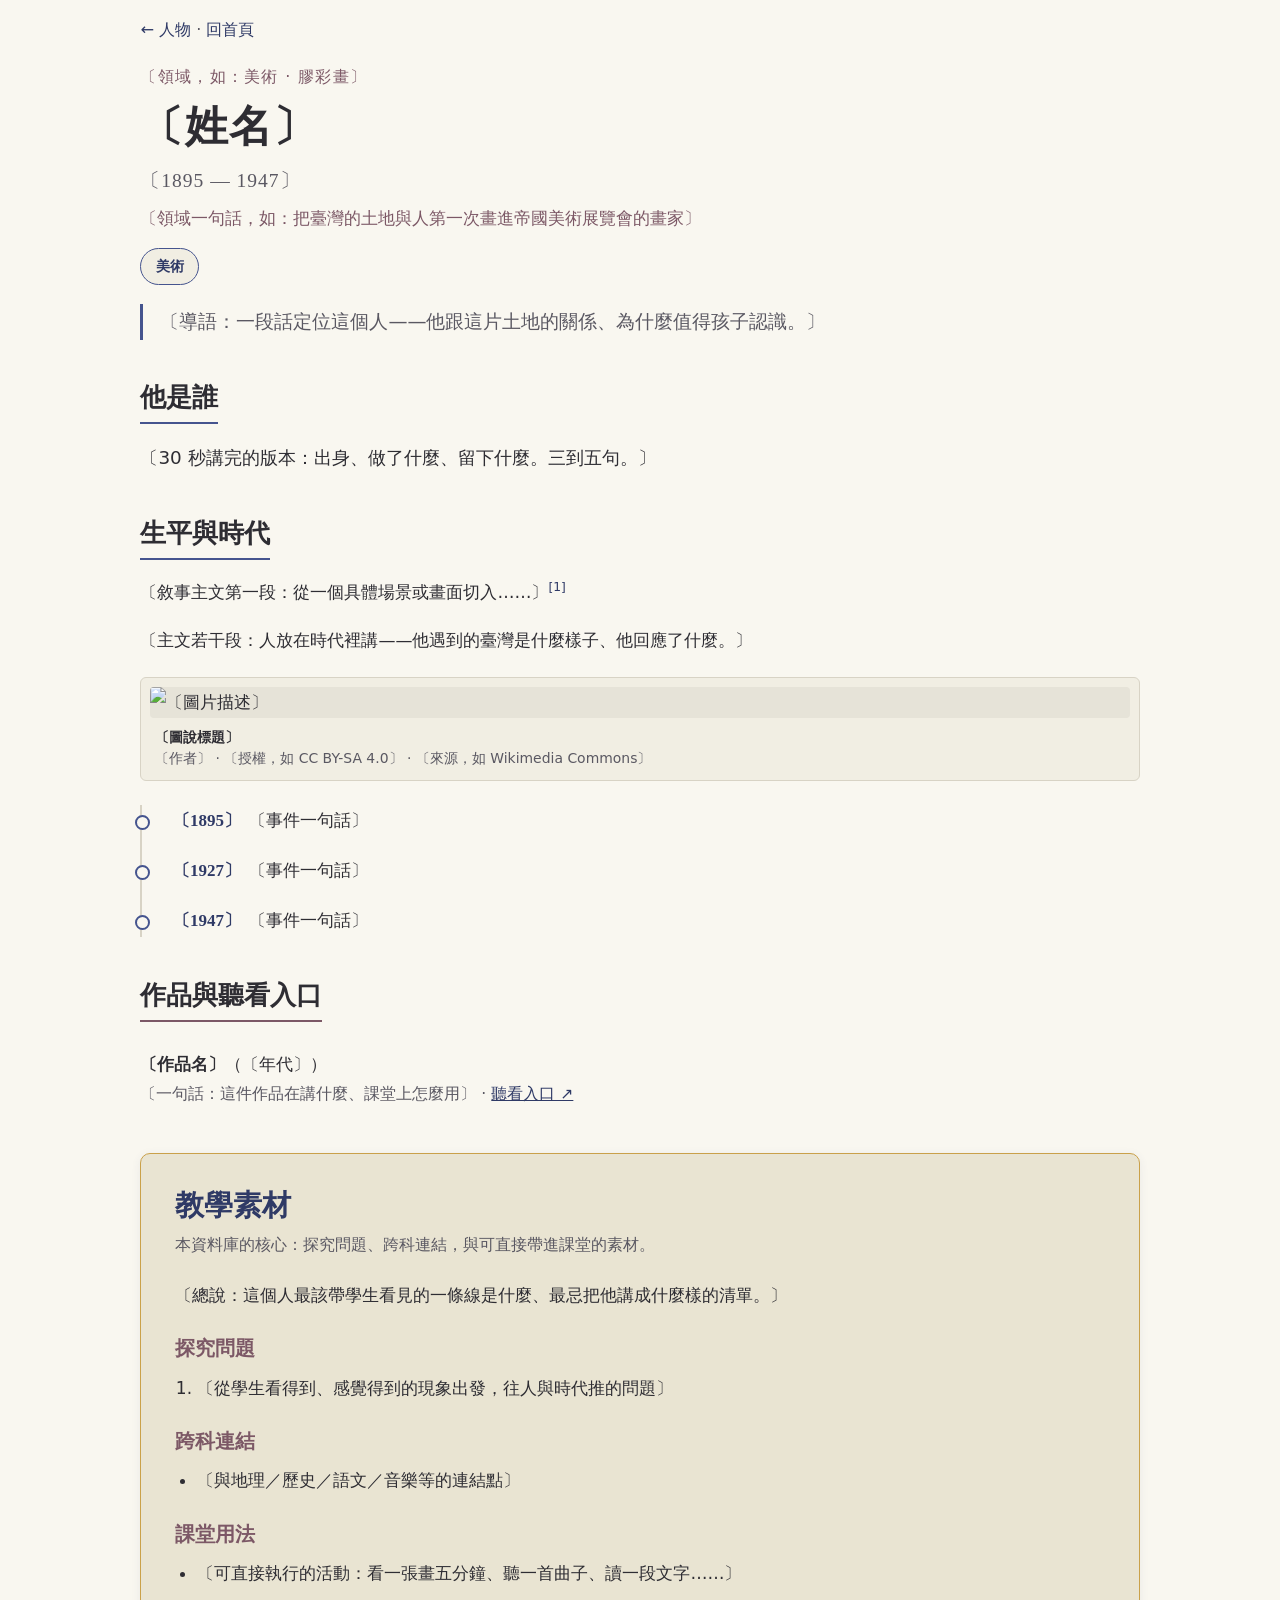
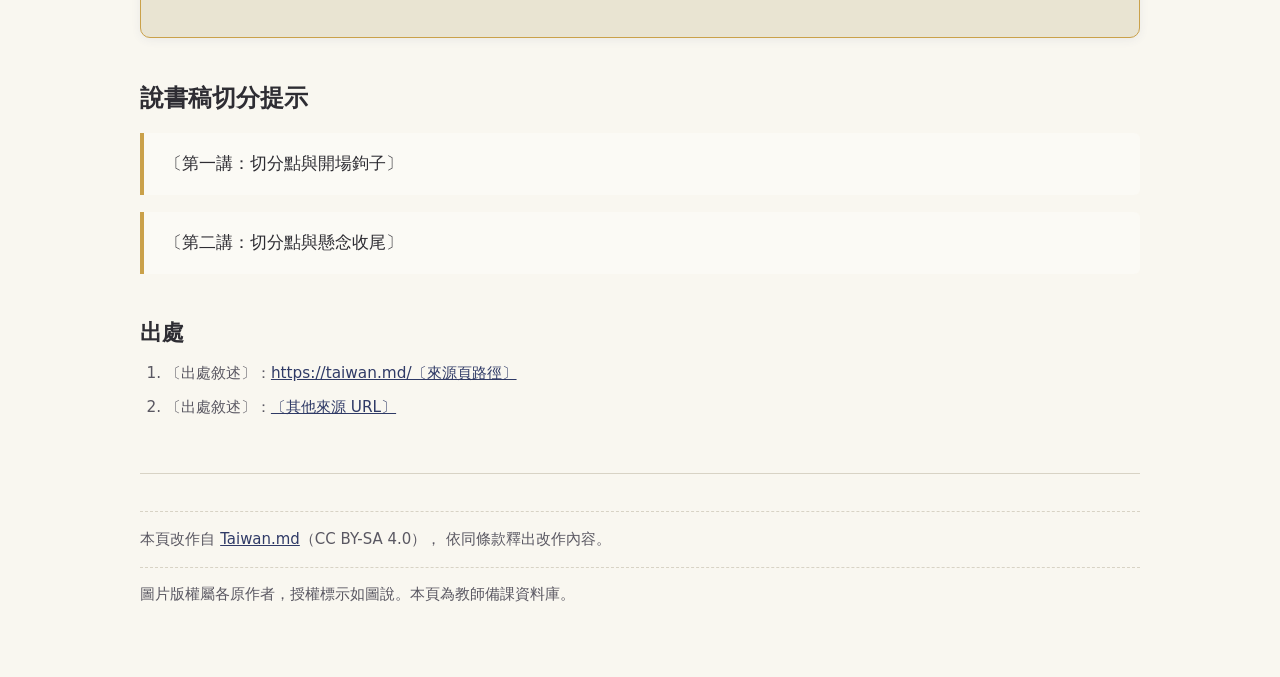
==== templates/person.html @ fa0b4943 "feat(tags): 人物領域標籤 chips + 首頁 #field-<tag> 篩選列，修總論死鏈 - content/people/*.md frontmatter 加 tags（第一個為主要" ====
<!DOCTYPE html>
<html lang="zh-Hant">
<!-- 參考模板：人物頁。實際頁面由內容組生成後上傳 Drive html 夾的 pages/ 子夾。
     〔…〕為占位；圖片一律放 Drive img 夾、以 ../img/{person-id}/{NN}.webp 引用。 -->
<head>
  <meta charset="utf-8">
  <meta name="viewport" content="width=device-width, initial-scale=1">
  <title>〔姓名〕 — 臺灣人文藝術</title>
  <link rel="stylesheet" href="../assets/css/style.css">
</head>
<body>
  <nav class="crumbs"><a href="../index.html#people">← 人物</a> · <a href="../index.html#general">回首頁</a></nav>

  <div class="page-wrap">
    <!-- 頁首 hero：姓名＋生卒年＋領域一句話 -->
    <header class="page-header person-hero">
      <div class="eyebrow">〔領域，如：美術 · 膠彩畫〕</div>
      <h1>〔姓名〕</h1>
      <p class="ph-years">〔1895 — 1947〕</p>
      <p class="ph-field">〔領域一句話，如：把臺灣的土地與人第一次畫進帝國美術展覽會的畫家〕</p>
      <!-- 領域標籤 chips：frontmatter `tags` 逐一輸出，連回首頁 #field-<tag> 篩選列
           （中文 hash 直接用，不做 URL 編碼；Phase 2 分領域頁上線後承接同一組標籤）。 -->
      <div class="tag-chips">
        <a class="tag-chip" href="../index.html#field-美術">美術</a>
      </div>
      <div class="lede"><p>〔導語：一段話定位這個人——他跟這片土地的關係、為什麼值得孩子認識。〕</p></div>
    </header>

    <!-- 他是誰：30 秒版，適合課堂開場或快速查閱 -->
    <section class="person-sec who">
      <h2>他是誰</h2>
      <p>〔30 秒講完的版本：出身、做了什麼、留下什麼。三到五句。〕</p>
    </section>

    <!-- 生平與時代：敘事主文，段落節奏適合說書；可穿插 timeline 與圖 -->
    <section class="person-sec bio">
      <h2>生平與時代</h2>
      <p>〔敘事主文第一段：從一個具體場景或畫面切入……〕<sup class="fn-ref"><a href="#fn1">[1]</a></sup></p>
      <p>〔主文若干段：人放在時代裡講——他遇到的臺灣是什麼樣子、他回應了什麼。〕</p>
      <figure class="geo-fig">
        <img src="../img/FILL_ME-person-id/00.webp" alt="〔圖片描述〕" loading="lazy">
        <figcaption><span class="cap-title">〔圖說標題〕</span><br>〔作者〕 · 〔授權，如 CC BY-SA 4.0〕 · 〔來源，如 Wikimedia Commons〕</figcaption>
      </figure>
      <!-- 時間軸為可選：生平轉折多的人物用；平緩的人物直接用段落節奏即可 -->
      <ul class="timeline">
        <li><span class="tl-year">〔1895〕</span>〔事件一句話〕</li>
        <li><span class="tl-year">〔1927〕</span>〔事件一句話〕</li>
        <li><span class="tl-year">〔1947〕</span>〔事件一句話〕</li>
      </ul>
    </section>

    <!-- 作品與聽看入口：課堂上直接打得開的東西 -->
    <section class="person-sec works">
      <h2>作品與聽看入口</h2>
      <ul class="works-list">
        <li>
          <span class="wk-title">〔作品名〕</span>（〔年代〕）
          <span class="wk-note">〔一句話：這件作品在講什麼、課堂上怎麼用〕 · <a href="〔可公開聽看的網址〕" target="_blank" rel="noopener">聽看入口 ↗</a></span>
        </li>
      </ul>
    </section>

    <!-- 教學素材 — 資料庫核心，視覺突出（同 geo-db「教學特點」框） -->
    <section class="teaching">
      <h2>教學素材</h2>
      <p class="core-note">本資料庫的核心：探究問題、跨科連結，與可直接帶進課堂的素材。</p>
      <p>〔總說：這個人最該帶學生看見的一條線是什麼、最忌把他講成什麼樣的清單。〕</p>
      <h3>探究問題</h3>
      <ol>
        <li>〔從學生看得到、感覺得到的現象出發，往人與時代推的問題〕</li>
      </ol>
      <h3>跨科連結</h3>
      <ul>
        <li>〔與地理／歷史／語文／音樂等的連結點〕</li>
      </ul>
      <h3>課堂用法</h3>
      <ul>
        <li>〔可直接執行的活動：看一張畫五分鐘、聽一首曲子、讀一段文字……〕</li>
      </ul>
    </section>

    <!-- 說書稿切分提示（同 geo-db 同款區塊） -->
    <section class="storyteller">
      <h2>說書稿切分提示</h2>
      <blockquote>〔第一講：切分點與開場鉤子〕</blockquote>
      <blockquote>〔第二講：切分點與懸念收尾〕</blockquote>
    </section>

    <!-- 出處：有編號腳註，每條附 taiwan.md 來源 URL -->
    <section class="footnotes">
      <h2>出處</h2>
      <ol>
        <li id="fn1">〔出處敘述〕：<a href="https://taiwan.md/〔來源頁路徑〕" target="_blank" rel="noopener">https://taiwan.md/〔來源頁路徑〕</a></li>
        <li id="fn2">〔出處敘述〕：<a href="〔其他來源 URL〕" target="_blank" rel="noopener">〔其他來源 URL〕</a></li>
      </ol>
    </section>

    <!-- 頁尾版權區 -->
    <footer class="page-foot">
      <div class="license">
        本頁改作自 <a href="https://taiwan.md/" target="_blank" rel="noopener">Taiwan.md</a>（CC BY-SA 4.0），
        依同條款釋出改作內容。
      </div>
      <div class="credit">
        圖片版權屬各原作者，授權標示如圖說。本頁為教師備課資料庫。
      </div>
    </footer>
  </div>
</body>
</html>
---- assets/css/style.css ----
/* 臺灣人文藝術 — 人文與藝術資料庫
   與 taiwan-geo-db「認識臺灣」同家族的視覺語言：米白紙色、襯線中文標題、
   卡片與 tab 同構；主色改靛藍（藍染）系取代 geo-db 的赭土，一看是一家、分得出誰是誰。 */

:root {
  --paper: #f9f7f0;
  --paper-2: #f1eee3;
  --ink: #2e2d33;
  --ink-soft: #5a5862;
  --line: #d8d3c5;
  --indigo: #45548e;       /* 主色：靛藍（藍染） */
  --indigo-deep: #2f3a66;
  --plum: #7c5866;         /* 輔色：莓紫（人文／藝術區塊） */
  --gold: #caa14a;         /* 家族共通的金——重點框與 chips */
  --focus: #e9e4d2;
  --serif: "Noto Serif TC", "Songti TC", "STSong", "PMingLiU", "SimSun", Georgia, "Times New Roman", serif;
  --sans: "Noto Sans TC", "PingFang TC", "Heiti TC", "Microsoft JhengHei", system-ui, -apple-system, sans-serif;
}

* { box-sizing: border-box; }

html, body {
  margin: 0;
  padding: 0;
  background: var(--paper);
  color: var(--ink);
  font-family: var(--sans);
  line-height: 1.85;
  font-size: 17px;
  -webkit-text-size-adjust: 100%;
}

h1, h2, h3, h4 { font-family: var(--serif); font-weight: 600; line-height: 1.4; color: var(--ink); }
a { color: var(--indigo-deep); }

/* ---------- 首頁頁首 ---------- */
.site-head {
  text-align: center;
  padding: 2.4rem 1.2rem 1rem;
  max-width: 760px;
  margin: 0 auto;
}
.site-head h1 { font-size: 2rem; margin: 0 0 .5rem; letter-spacing: .04em; }
.site-head p { color: var(--ink-soft); margin: .3rem 0; font-size: 1.02rem; }

.intro-cta {
  display: inline-block;
  font-family: var(--serif);
  font-size: 1.02rem;
  font-weight: 600;
  color: var(--paper);
  background: var(--indigo);
  border: 1px solid var(--indigo-deep);
  border-radius: 999px;
  padding: .55rem 1.4rem;
  text-decoration: none;
  transition: background .15s, transform .15s;
}
.intro-cta:hover { background: var(--indigo-deep); transform: translateY(-1px); }

/* ---------- 首頁分頁（總論／人物；之後擴分領域） ---------- */
.geo-tabs {
  display: flex;
  justify-content: center;
  gap: .4rem;
  max-width: 960px;
  margin: 1rem auto 0;
  padding: 0 1rem;
  border-bottom: 1px solid var(--line);
}
.geo-tab {
  font-family: var(--serif);
  font-size: 1.05rem;
  font-weight: 600;
  text-decoration: none;
  color: var(--ink-soft);
  background: transparent;
  border: 1px solid transparent;
  border-bottom: none;
  border-radius: 8px 8px 0 0;
  padding: .55rem 1.3rem;
  cursor: pointer;
  position: relative;
  top: 1px;
  transition: background .15s, color .15s;
}
.geo-tab:hover { color: var(--indigo-deep); background: var(--paper-2); }
.geo-tab.active {
  color: var(--indigo-deep);
  background: var(--paper);
  border-color: var(--line);
  border-bottom: 1px solid var(--paper);
}
.tab-panel { display: none; }
.tab-panel.active { display: block; }

/* 總論分頁 */
.general-intro {
  max-width: 720px;
  margin: 2.2rem auto;
  padding: 0 1.2rem;
  text-align: center;
}
.general-intro p { color: var(--ink-soft); font-size: 1.05rem; margin: 0 0 1.3rem; }
.general-intro .intro-cta { margin: .3rem 0 1.4rem; }
.general-hint { font-size: .95rem; }

/* 人物分頁：人物卡（同 geo-db 縣市卡的骨架） */
.person-cards {
  max-width: 960px;
  margin: 1.6rem auto 2.4rem;
  padding: 0 1rem;
  display: grid;
  grid-template-columns: repeat(auto-fill, minmax(200px, 1fr));
  gap: .8rem;
  align-items: start;
}
.person-card {
  display: block;
  background: var(--paper-2);
  border: 1px solid var(--line);
  border-radius: 8px;
  padding: .8rem 1rem;
  text-decoration: none;
  color: var(--ink);
  transition: background .15s, border-color .15s, transform .15s;
}
a.person-card:hover { background: var(--focus); border-color: var(--gold); transform: translateY(-1px); }
.person-card .pc-name { font-family: var(--serif); font-weight: 600; font-size: 1.12rem; color: var(--indigo-deep); }
.person-card .pc-years { font-size: .82rem; color: var(--ink-soft); margin-left: .4rem; }
.person-card .pc-field { display: block; font-size: .88rem; color: var(--plum); margin-top: .2rem; }

/* 領域篩選列（人物 tab 上方；分領域頁面上線前的雛形，chip 對應 #field-<tag>） */
.field-filters {
  max-width: 960px;
  margin: 1.4rem auto 0;
  padding: 0 1rem;
  display: flex;
  flex-wrap: wrap;
  gap: .5rem;
  justify-content: center;
}
.field-chip {
  font-family: var(--serif);
  font-size: .92rem;
  font-weight: 600;
  color: var(--ink-soft);
  background: var(--paper-2);
  border: 1px solid var(--line);
  border-radius: 999px;
  padding: .4rem 1.1rem;
  cursor: pointer;
  transition: background .15s, color .15s, border-color .15s;
}
.field-chip:hover { color: var(--indigo-deep); border-color: var(--indigo); }
.field-chip.active {
  color: var(--paper);
  background: var(--indigo);
  border-color: var(--indigo-deep);
}

/* ---------- 內容頁 ---------- */
.page-wrap { max-width: 1040px; margin: 0 auto; padding: 0 1.2rem 4rem; }

.crumbs {
  max-width: 1040px;
  margin: .9rem auto 0;
  padding: 0 1.2rem;
  font-size: .95rem;
  color: var(--ink-soft);
}
.crumbs a { text-decoration: none; }
.crumbs a:hover { text-decoration: underline; }

.page-header { margin: 1rem 0 2rem; }
.page-header .eyebrow { color: var(--plum); font-size: .95rem; letter-spacing: .08em; margin-bottom: .3rem; }
.page-header h1 { font-size: 2.5rem; margin: 0 0 .4rem; letter-spacing: .03em; }
.lede {
  font-size: 1.12rem;
  color: var(--ink-soft);
  max-width: 46em;
  border-left: 3px solid var(--indigo);
  padding-left: 1rem;
  margin: 1rem 0 1.6rem;
}

/* 人物頁 hero：姓名＋生卒年＋領域一句話 */
.person-hero .ph-years {
  font-family: var(--serif);
  font-size: 1.15rem;
  color: var(--ink-soft);
  margin: 0 0 .2rem;
  letter-spacing: .05em;
}
.person-hero .ph-field { color: var(--plum); font-size: 1rem; margin: 0 0 .8rem; }

/* 領域標籤 chips（人物頁 hero）：同 .field-chip 家族，縮小版，連回首頁 #field-<tag> */
.tag-chips {
  display: flex;
  flex-wrap: wrap;
  gap: .4rem;
  margin: 0 0 1rem;
}
.tag-chip {
  display: inline-block;
  font-family: var(--serif);
  font-size: .85rem;
  font-weight: 600;
  color: var(--indigo-deep);
  background: var(--paper-2);
  border: 1px solid var(--indigo);
  border-radius: 999px;
  padding: .25rem .85rem;
  text-decoration: none;
  transition: background .15s, color .15s, transform .15s;
}
.tag-chip:hover { background: var(--indigo); color: var(--paper); transform: translateY(-1px); }

/* 主文區塊（他是誰／生平與時代／作品與聽看入口） */
.person-sec { margin: 2.4rem 0; }
.person-sec > h2 {
  font-size: 1.55rem;
  border-bottom: 2px solid var(--indigo);
  padding-bottom: .3rem;
  margin: 0 0 1rem;
  display: inline-block;
}
.person-sec.works > h2 { border-color: var(--plum); }
.person-sec p { margin: 0 0 1rem; }

/* 「他是誰」30 秒版：略大、留白多，適合開場朗讀 */
.person-sec.who p { font-size: 1.08rem; max-width: 44em; }

/* 生平與時代：敘事主文的段落節奏（適合說書） */
.person-sec.bio p { max-width: 46em; }

/* 時間軸（生平可選用） */
.timeline {
  list-style: none;
  margin: 1.4rem 0;
  padding: 0 0 0 1.2rem;
  border-left: 2px solid var(--line);
}
.timeline li { position: relative; margin: 0 0 1.1rem; padding-left: .6rem; }
.timeline li::before {
  content: "";
  position: absolute;
  left: -1.65rem;
  top: .55em;
  width: 11px;
  height: 11px;
  border-radius: 50%;
  background: var(--paper);
  border: 2px solid var(--indigo);
}
.timeline .tl-year {
  font-family: var(--serif);
  font-weight: 600;
  color: var(--indigo-deep);
  margin-right: .5rem;
  white-space: nowrap;
}

/* 作品與聽看入口 */
.works-list { list-style: none; margin: .6rem 0 0; padding: 0; }
.works-list li { margin: 0 0 .8rem; }
.works-list .wk-title { font-family: var(--serif); font-weight: 600; color: var(--ink); }
.works-list .wk-note { display: block; font-size: .92rem; color: var(--ink-soft); }
.works-list a { color: var(--indigo-deep); }

/* 教學素材 — 核心，視覺突出（同 geo-db「教學特點」框） */
.teaching {
  background: var(--focus);
  border: 1px solid var(--gold);
  border-radius: 10px;
  padding: 1.8rem 2rem;
  margin: 2.6rem 0;
  box-shadow: 0 2px 10px rgba(70, 80, 130, .08);
}
.teaching > h2 {
  font-size: 1.7rem;
  margin: 0 0 .3rem;
  color: var(--indigo-deep);
}
.teaching .core-note { color: var(--ink-soft); font-size: .92rem; margin: 0 0 1.2rem; }
.teaching h3 {
  font-size: 1.15rem;
  color: var(--plum);
  margin: 1.4rem 0 .6rem;
}
.teaching ul, .teaching ol { padding-left: 1.3rem; margin: .4rem 0 1rem; }
.teaching li { margin: .35rem 0; }

/* 說書稿切分提示（同 geo-db） */
.storyteller { margin: 2.4rem 0; }
.storyteller h2 { font-size: 1.4rem; margin: 0 0 1rem; }
.storyteller blockquote,
.storyteller .quote {
  background: #fbfaf5;
  border-left: 4px solid var(--gold);
  border-radius: 0 6px 6px 0;
  padding: .9rem 1.2rem;
  margin: 0 0 1rem;
  color: var(--ink);
  font-size: 1rem;
}

/* 圖像（同 geo-db） */
figure.geo-fig {
  margin: 1.2rem 0;
  background: var(--paper-2);
  border: 1px solid var(--line);
  border-radius: 6px;
  padding: .5rem;
}
figure.geo-fig img {
  width: 100%;
  height: auto;
  display: block;
  border-radius: 4px;
  background: #e6e3d8;
}
figure.geo-fig figcaption {
  font-size: .82rem;
  color: var(--ink-soft);
  padding: .5rem .3rem .2rem;
  line-height: 1.5;
}
figure.geo-fig figcaption .cap-title { color: var(--ink); font-weight: 600; }

/* 出處：有編號腳註 */
.footnotes { margin: 2.6rem 0 0; }
.footnotes > h2 { font-size: 1.3rem; margin: 0 0 .6rem; }
.footnotes ol {
  padding-left: 1.5rem;
  margin: 0;
  font-size: .9rem;
  color: var(--ink-soft);
}
.footnotes li { margin: .35rem 0; word-break: break-all; }
.footnotes li:target { background: var(--focus); border-radius: 4px; }
sup.fn-ref { font-size: .72em; line-height: 0; }
sup.fn-ref a { text-decoration: none; }

/* 頁尾：版權與授權聲明（CC BY-SA） */
.page-foot {
  border-top: 1px solid var(--line);
  margin-top: 3rem;
  padding-top: 1.4rem;
  font-size: .88rem;
  color: var(--ink-soft);
}
.page-foot h3 { font-size: 1rem; margin: 0 0 .5rem; color: var(--ink); }
.page-foot ul { padding-left: 1.2rem; margin: 0 0 1rem; }
.page-foot li { margin: .2rem 0; word-break: break-all; }
.page-foot .credit,
.page-foot .license {
  border-top: 1px dashed var(--line);
  padding-top: .8rem;
  margin-top: .8rem;
}

/* 行動裝置（同 geo-db 斷點） */
@media (max-width: 760px) {
  body { font-size: 16px; }
  .page-header h1 { font-size: 2rem; }
  .teaching { padding: 1.3rem 1.2rem; }
  .geo-tabs { gap: .2rem; }
  .geo-tab { font-size: .98rem; padding: .5rem .85rem; }
  .person-cards { grid-template-columns: repeat(auto-fill, minmax(150px, 1fr)); }
  .field-chip { font-size: .85rem; padding: .35rem .85rem; }
  .tag-chip { font-size: .8rem; padding: .2rem .7rem; }
}
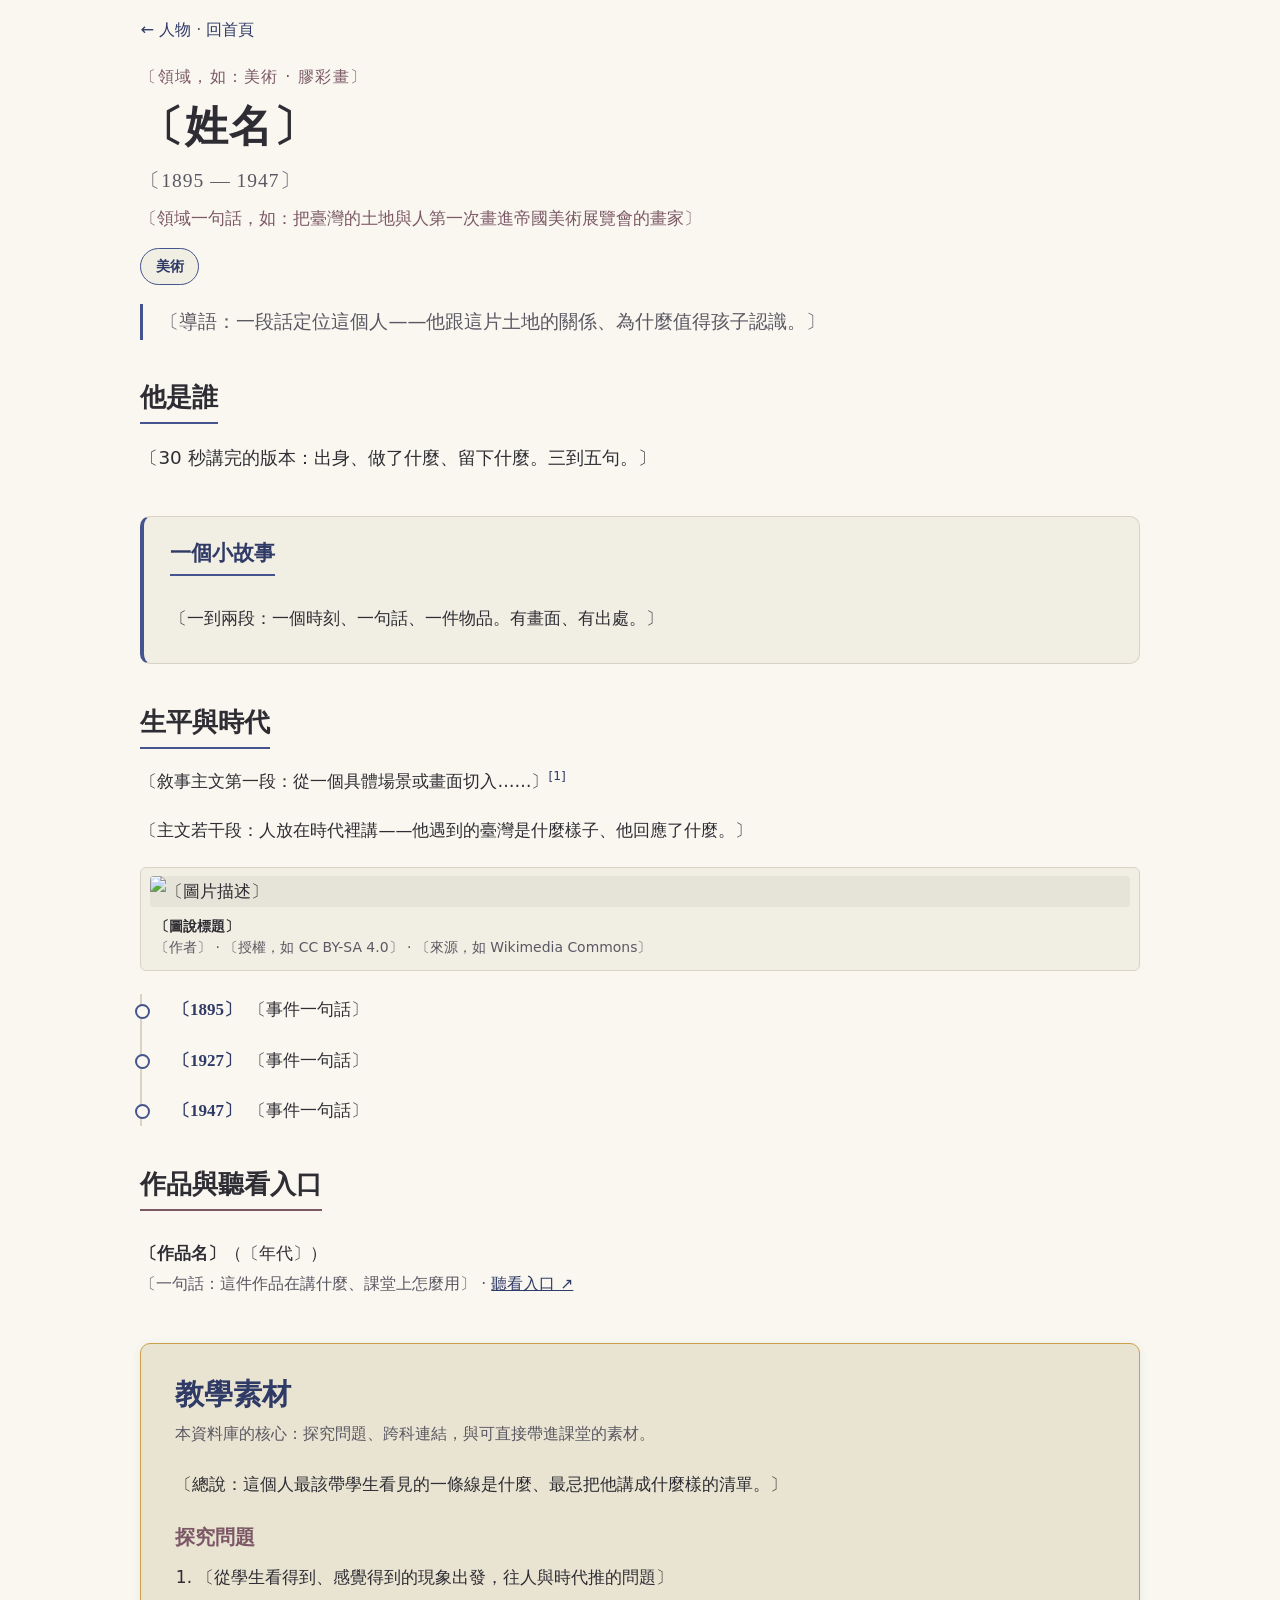
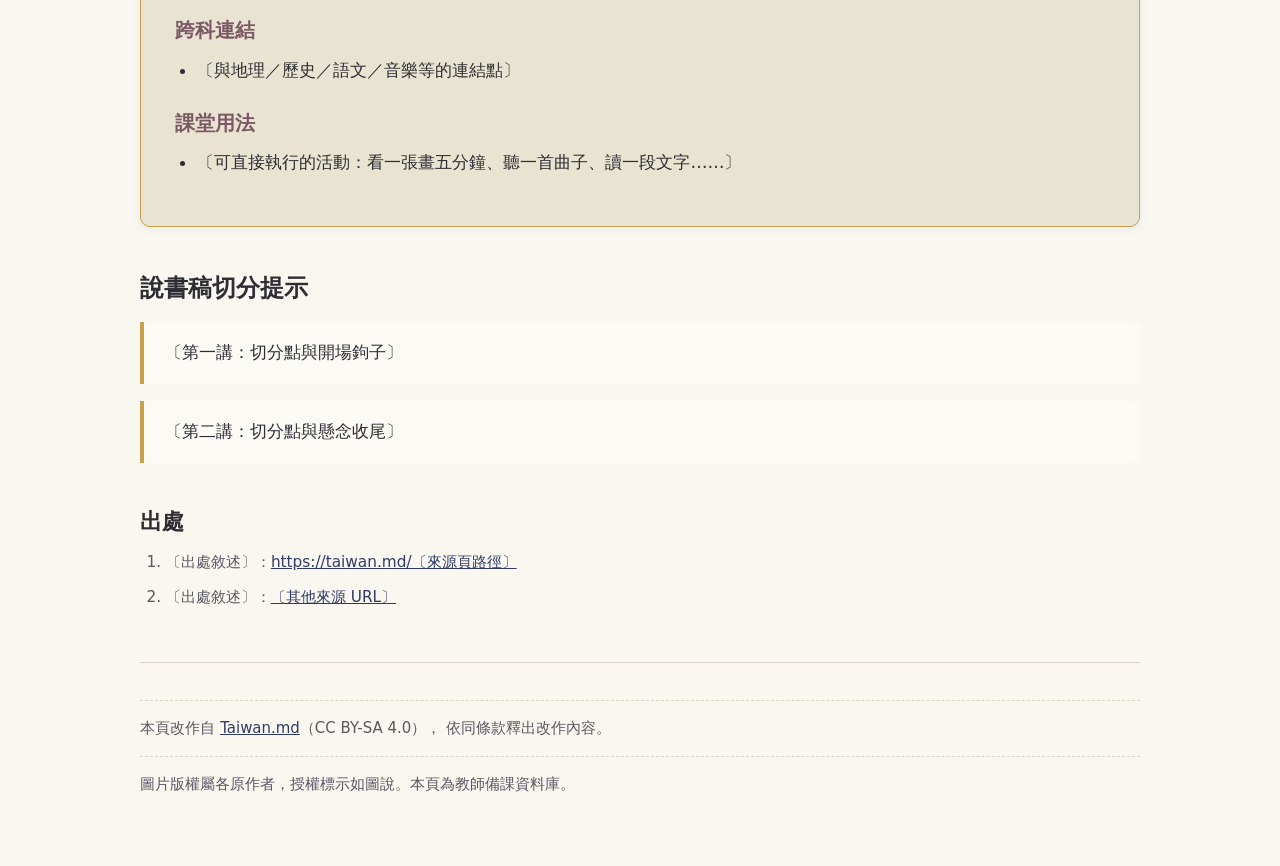
==== commit 7eecdaf9: "feat(pilot): 黃土水試寫頁——新版型「一個小故事」選配區塊＋原創編寫頁尾（source 選配）＋story 框樣式 - content/people/huang-tu-shui.md：Fa" ====
--- a/templates/person.html
+++ b/templates/person.html
@@ -30,6 +30,13 @@
     <section class="person-sec who">
       <h2>他是誰</h2>
       <p>〔30 秒講完的版本：出身、做了什麼、留下什麼。三到五句。〕</p>
+    </section>
+
+    <!-- 一個小故事（選配）：一則有出處的動人小故事，吸引學生與老師的入口；
+         查無可靠來源就整節省略，絕不編造（David 2026-07-18）。MD 對應 `## 一個小故事` -->
+    <section class="person-sec story">
+      <h2>一個小故事</h2>
+      <p>〔一到兩段：一個時刻、一句話、一件物品。有畫面、有出處。〕</p>
     </section>
 
     <!-- 生平與時代：敘事主文，段落節奏適合說書；可穿插 timeline 與圖 -->
--- a/assets/css/style.css
+++ b/assets/css/style.css
@@ -371,3 +371,14 @@
   .field-chip { font-size: .85rem; padding: .35rem .85rem; }
   .tag-chip { font-size: .8rem; padding: .2rem .7rem; }
 }
+
+/* 一個小故事 — 說書引子框（2026-07-18 David：每位人物配一則有出處的動人小故事） */
+.person-sec.story {
+  background: var(--paper-2);
+  border: 1px solid var(--line);
+  border-left: 4px solid var(--indigo);
+  border-radius: 10px;
+  padding: 1.3rem 1.5rem 1.1rem;
+}
+.person-sec.story > h2 { margin-top: 0; font-size: 1.25rem; color: var(--indigo-deep); }
+.person-sec.story p { margin: .6rem 0; }
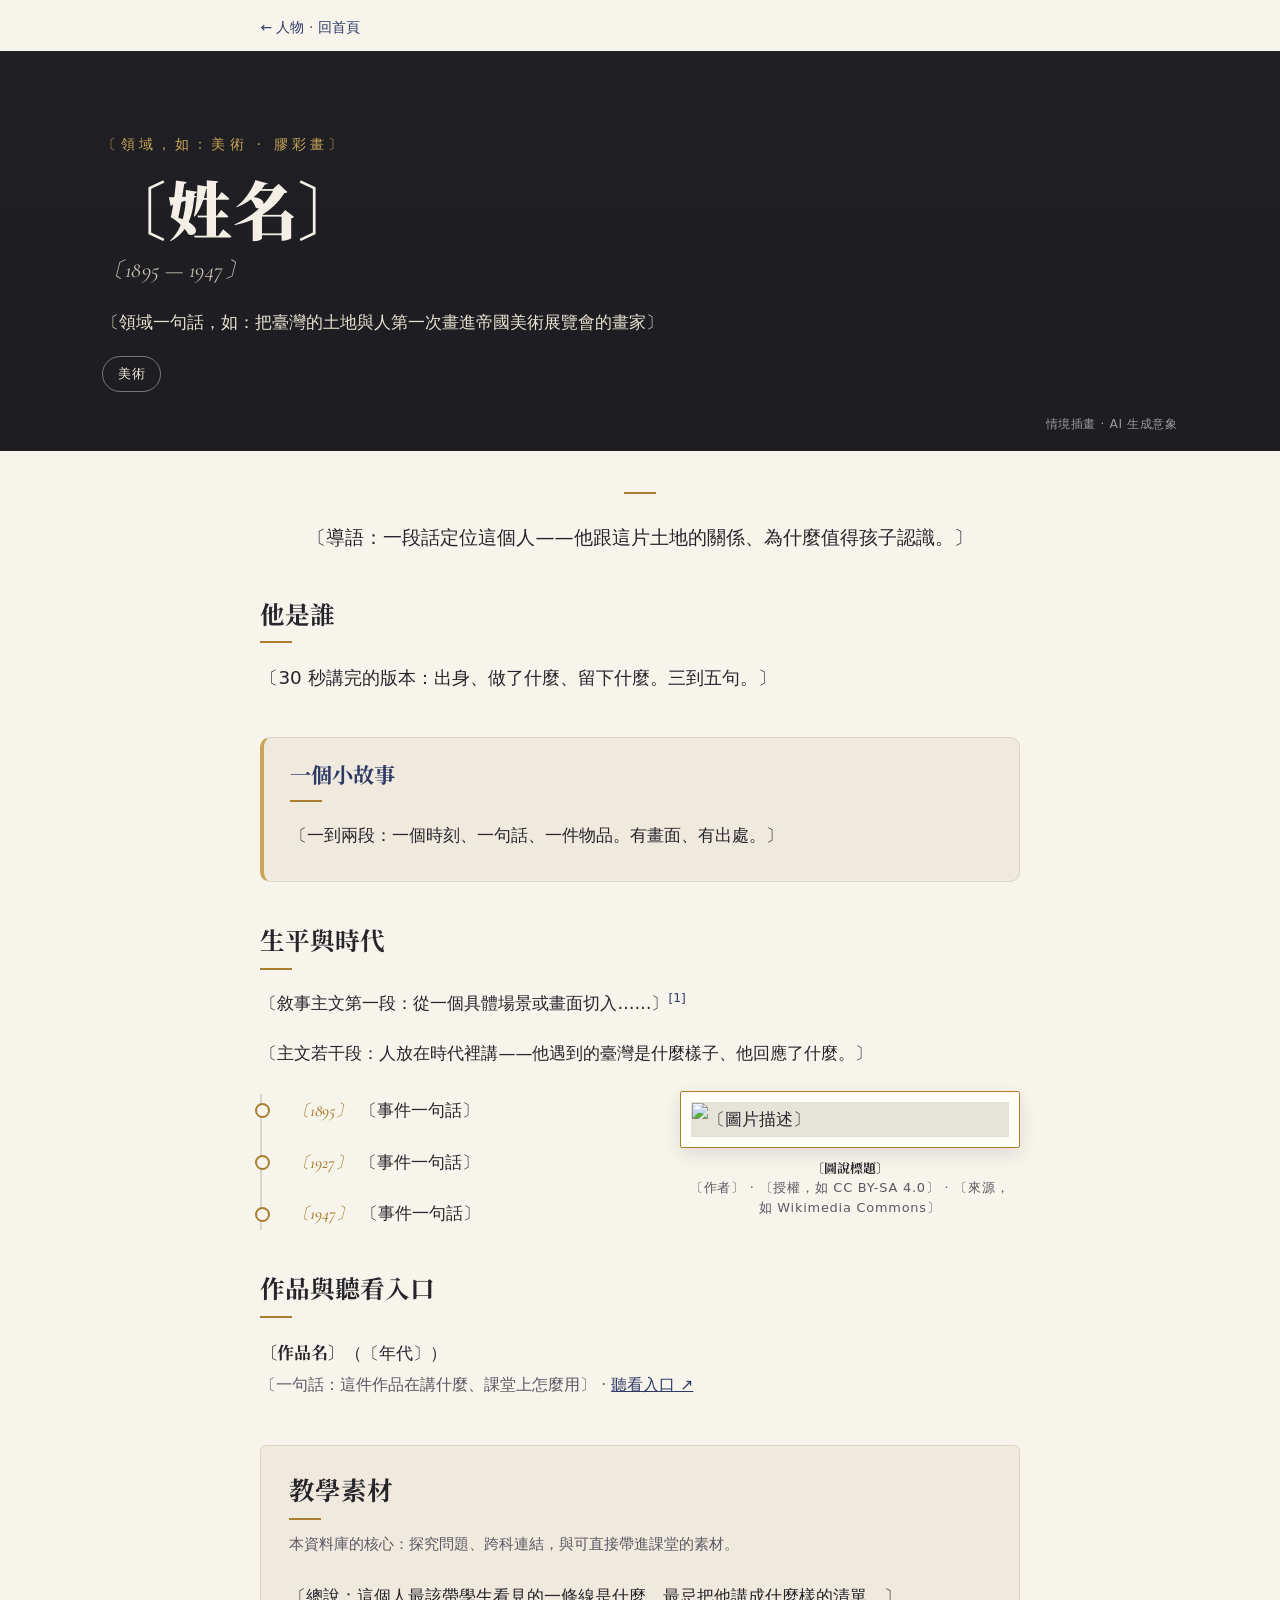
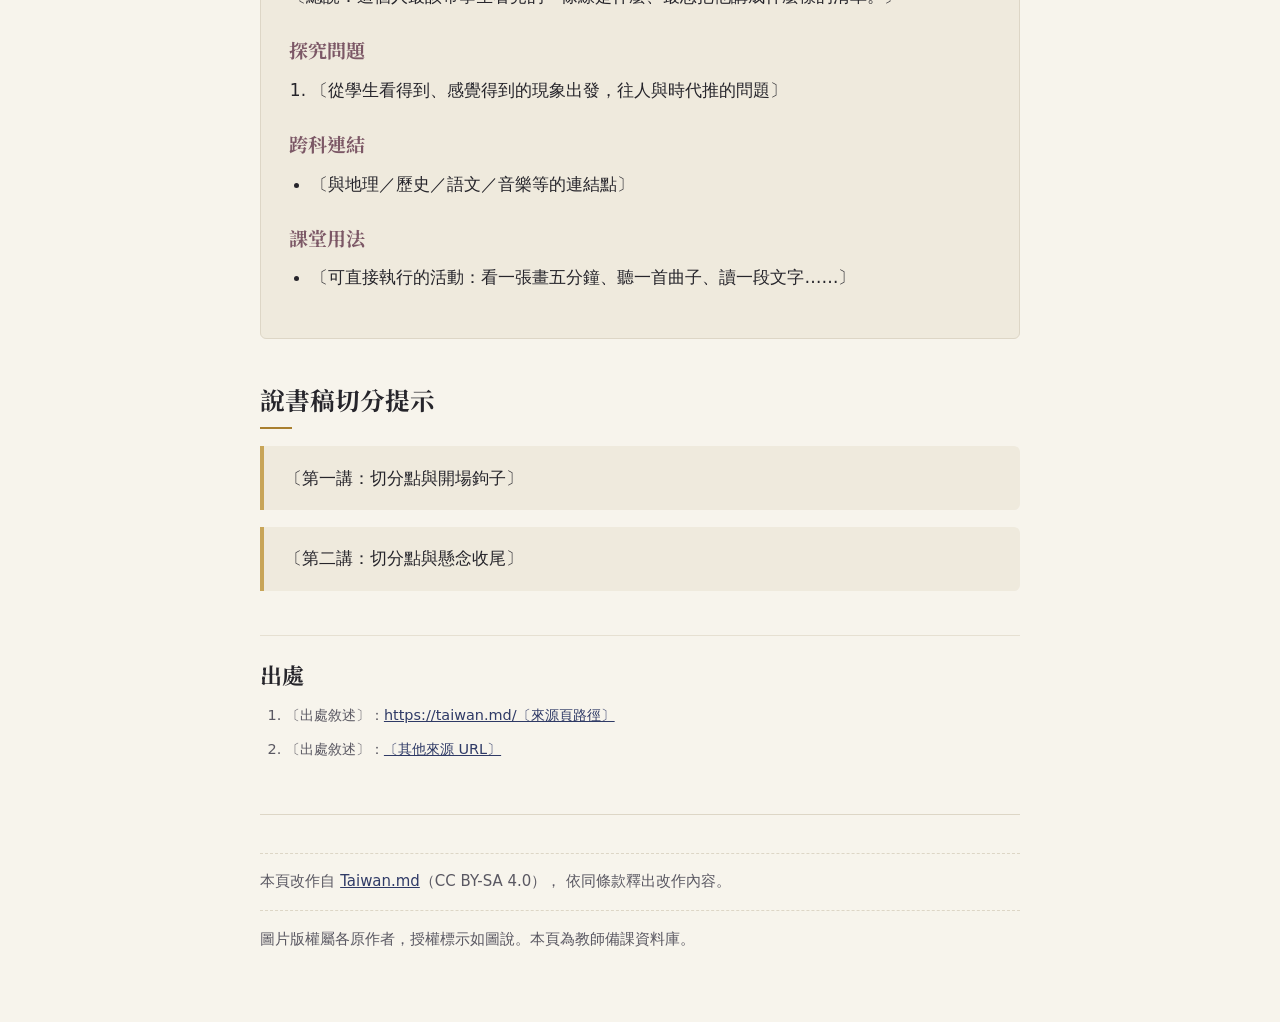
==== commit ed189e68: "視覺改版 v1：XIO 藝廊主視覺＋Cucinelli 沉浸式人物頁＋Tyler Reece 深色歌曲線 - style.css 全面改版（新 token 組、Google Fonts Noto Se" ====
--- a/templates/person.html
+++ b/templates/person.html
@@ -6,25 +6,31 @@
   <meta charset="utf-8">
   <meta name="viewport" content="width=device-width, initial-scale=1">
   <title>〔姓名〕 — 臺灣人文藝術</title>
+  <link rel="preconnect" href="https://fonts.googleapis.com">
+  <link rel="preconnect" href="https://fonts.gstatic.com" crossorigin>
+  <link href="https://fonts.googleapis.com/css2?family=Cormorant+Garamond:ital,wght@0,500;0,600;1,500&family=Noto+Serif+TC:wght@500;700;900&display=swap" rel="stylesheet">
   <link rel="stylesheet" href="../assets/css/style.css">
 </head>
 <body>
   <nav class="crumbs"><a href="../index.html#people">← 人物</a> · <a href="../index.html#general">回首頁</a></nav>
 
   <div class="page-wrap">
-    <!-- 頁首 hero：姓名＋生卒年＋領域一句話 -->
-    <header class="page-header person-hero">
-      <div class="eyebrow">〔領域，如：美術 · 膠彩畫〕</div>
+    <!-- 頁首 hero：Cucinelli 沉浸式深色 hero，滿版出血、情境底圖（AI 生成意象）＋漸層疊加。
+         底圖 ../img/scenes/<slug>.jpg 由 build 依 slug 推導；無圖時 fallback 純 --night 底。 -->
+    <header class="page-header person-hero immersive" style="background-image:url('../img/scenes/FILL_ME-person-id.jpg')">
+      <p class="ph-eyebrow">〔領域，如：美術 · 膠彩畫〕</p>
       <h1>〔姓名〕</h1>
       <p class="ph-years">〔1895 — 1947〕</p>
-      <p class="ph-field">〔領域一句話，如：把臺灣的土地與人第一次畫進帝國美術展覽會的畫家〕</p>
-      <!-- 領域標籤 chips：frontmatter `tags` 逐一輸出，連回首頁 #field-<tag> 篩選列
-           （中文 hash 直接用，不做 URL 編碼；Phase 2 分領域頁上線後承接同一組標籤）。 -->
+      <p class="ph-tagline">〔領域一句話，如：把臺灣的土地與人第一次畫進帝國美術展覽會的畫家〕</p>
+      <!-- 領域標籤 chips：frontmatter `tags` 逐一輸出，連到對應分領域頁 ../pages/field-<slug>.html。 -->
       <div class="tag-chips">
-        <a class="tag-chip" href="../index.html#field-美術">美術</a>
+        <a class="tag-chip" href="../pages/field-art.html">美術</a>
       </div>
-      <div class="lede"><p>〔導語：一段話定位這個人——他跟這片土地的關係、為什麼值得孩子認識。〕</p></div>
+      <span class="ph-ai-note">情境插畫 · AI 生成意象</span>
     </header>
+
+    <!-- lede：hero 下方置中優雅導言（上方赭金短 rule） -->
+    <div class="lede"><p>〔導語：一段話定位這個人——他跟這片土地的關係、為什麼值得孩子認識。〕</p></div>
 
     <!-- 他是誰：30 秒版，適合課堂開場或快速查閱 -->
     <section class="person-sec who">
@@ -44,9 +50,13 @@
       <h2>生平與時代</h2>
       <p>〔敘事主文第一段：從一個具體場景或畫面切入……〕<sup class="fn-ref"><a href="#fn1">[1]</a></sup></p>
       <p>〔主文若干段：人放在時代裡講——他遇到的臺灣是什麼樣子、他回應了什麼。〕</p>
+      <!-- 已授權本人肖像照＝小畫框：外框赭金細線 → 白色襯紙 → 相片外一圈內髮線。
+           caption＝藝廊標籤牌（cap-title 用 serif、cap-credit 用 sans）。 -->
       <figure class="geo-fig">
-        <img src="../img/FILL_ME-person-id/00.webp" alt="〔圖片描述〕" loading="lazy">
-        <figcaption><span class="cap-title">〔圖說標題〕</span><br>〔作者〕 · 〔授權，如 CC BY-SA 4.0〕 · 〔來源，如 Wikimedia Commons〕</figcaption>
+        <div class="fig-mat">
+          <img src="../img/FILL_ME-person-id/00.webp" alt="〔圖片描述〕" loading="lazy">
+        </div>
+        <figcaption><span class="cap-title">〔圖說標題〕</span><br><span class="cap-credit">〔作者〕 · 〔授權，如 CC BY-SA 4.0〕 · 〔來源，如 Wikimedia Commons〕</span></figcaption>
       </figure>
       <!-- 時間軸為可選：生平轉折多的人物用；平緩的人物直接用段落節奏即可 -->
       <ul class="timeline">
--- a/assets/css/style.css
+++ b/assets/css/style.css
@@ -1,24 +1,42 @@
 /* 臺灣人文藝術 — 人文與藝術資料庫
-   與 taiwan-geo-db「認識臺灣」同家族的視覺語言：米白紙色、襯線中文標題、
-   卡片與 tab 同構；主色改靛藍（藍染）系取代 geo-db 的赭土，一看是一家、分得出誰是誰。 */
+   視覺改版 v1（2026-07-19，DESIGN-SPEC.md）：
+   全站主視覺＝XIO 藝廊（紙色畫布、大量留白、襯線＋義大利體、赭金點綴、藝廊卡片）；
+   人物頁＝Cucinelli 沉浸式深色 hero；臺灣歌曲＝Tyler Reece 暖深褐面板。
+   地圖 tab 樣式維持原樣（只自然繼承新 token）。 */
 
 :root {
-  --paper: #f9f7f0;
-  --paper-2: #f1eee3;
-  --ink: #2e2d33;
+  --paper: #f7f4ec;
+  --paper-2: #efeadd;
+  --card: #fdfbf4;
+  --ink: #26252b;
   --ink-soft: #5a5862;
-  --line: #d8d3c5;
-  --indigo: #45548e;       /* 主色：靛藍（藍染） */
+  --line: #ddd6c6;
+  --hair: #e6e0d2;                 /* 細髮線 */
+  --indigo: #45548e;               /* 主色：靛藍（藍染），沿用 */
   --indigo-deep: #2f3a66;
-  --plum: #7c5866;         /* 輔色：莓紫（人文／藝術區塊） */
-  --gold: #caa14a;         /* 家族共通的金——重點框與 chips */
+  --plum: #7c5866;                 /* 輔色：莓紫，沿用 */
+  --gold: #caa14a;                 /* 家族共通的金，沿用 */
+  --ochre: #a97f2f;                /* XIO 赭金：eyebrow、rule、active tab */
+  --ochre-soft: #c8a558;
+  --night: #232227;                /* 人物 hero 深色底 */
+  --night-ink: #f3efe6;
+  --night-soft: #c9c2b4;
+  --taupe: #544e46;                /* 歌曲深褐 */
+  --taupe-2: #45403a;
+  --cream: #efe6cf;                /* 歌曲奶油金 */
+  --pale-gold: #e6d49a;
   --focus: #e9e4d2;
   --serif: "Noto Serif TC", "Songti TC", "STSong", "PMingLiU", "SimSun", Georgia, "Times New Roman", serif;
+  --latin: "Cormorant Garamond", Georgia, "Times New Roman", serif;   /* 西元年份／編號／拉丁字 */
   --sans: "Noto Sans TC", "PingFang TC", "Heiti TC", "Microsoft JhengHei", system-ui, -apple-system, sans-serif;
 }
 
 * { box-sizing: border-box; }
 
+html {
+  /* 沉浸式 hero 用 100vw 滿版出血；overflow-x:hidden 擋掉桌機捲軸寬度造成的橫向捲動 */
+  overflow-x: hidden;
+}
 html, body {
   margin: 0;
   padding: 0;
@@ -30,19 +48,117 @@
   -webkit-text-size-adjust: 100%;
 }
 
-h1, h2, h3, h4 { font-family: var(--serif); font-weight: 600; line-height: 1.4; color: var(--ink); }
+h1, h2, h3, h4 { font-family: var(--serif); font-weight: 700; line-height: 1.4; color: var(--ink); }
 a { color: var(--indigo-deep); }
 
-/* ---------- 首頁頁首 ---------- */
+/* ---------- 首頁站頭 ---------- */
 .site-head {
+  position: relative;
   text-align: center;
-  padding: 2.4rem 1.2rem 1rem;
-  max-width: 760px;
+  padding: 2.6rem 1.2rem 1.4rem;
+  max-width: 820px;
   margin: 0 auto;
 }
-.site-head h1 { font-size: 2rem; margin: 0 0 .5rem; letter-spacing: .04em; }
-.site-head p { color: var(--ink-soft); margin: .3rem 0; font-size: 1.02rem; }
-
+.site-head h1 {
+  font-size: 2.4rem;
+  font-weight: 900;
+  color: var(--ink);
+  margin: 0 0 .6rem;
+  letter-spacing: .04em;
+}
+.site-head p {
+  color: var(--ink-soft);
+  font-size: .78rem;
+  letter-spacing: .42em;
+  margin: 0;
+}
+/* 站頭下方雙髮線（1px --line ＋ 3px 間隔 ＋ 1px --hair），藝廊標籤感 */
+.site-head::after {
+  content: "";
+  position: absolute;
+  left: 1.2rem;
+  right: 1.2rem;
+  bottom: 0;
+  height: 1px;
+  background: var(--line);
+  box-shadow: 0 4px 0 var(--hair);
+}
+
+/* ---------- 首頁分頁（XIO 極簡字標式 tab） ---------- */
+.geo-tabs {
+  display: flex;
+  flex-wrap: wrap;
+  justify-content: center;
+  gap: 1.6rem;
+  max-width: 960px;
+  margin: 1.6rem auto 0;
+  padding: 0 1rem;
+  border-bottom: 1px solid var(--hair);
+}
+.geo-tab {
+  font-family: var(--sans);
+  font-size: .92rem;
+  font-weight: 500;
+  letter-spacing: .16em;
+  text-decoration: none;
+  color: var(--ink-soft);
+  background: transparent;
+  border: none;
+  padding: .7rem .2rem;
+  cursor: pointer;
+  position: relative;
+  transition: color .15s;
+}
+.geo-tab:hover { color: var(--ink); }
+.geo-tab.active { color: var(--ochre); }
+.geo-tab.active::after {
+  content: "";
+  position: absolute;
+  left: 0;
+  right: 0;
+  bottom: -1px;
+  height: 2px;
+  background: var(--ochre);
+}
+.tab-panel { display: none; }
+.tab-panel.active { display: block; }
+
+/* ---------- 首頁「總論」tab ---------- */
+.home-hero {
+  max-width: 1000px;
+  margin: 1.8rem auto 0;
+  padding: 0 1rem;
+}
+.home-hero img {
+  width: 100%;
+  aspect-ratio: 21 / 9;
+  max-height: 420px;
+  object-fit: cover;
+  display: block;
+  border-radius: 2px;
+  background: var(--paper-2);
+}
+.home-hero-note {
+  display: block;
+  text-align: right;
+  font-size: .72rem;
+  color: var(--ink-soft);
+  opacity: .6;
+  margin-top: .4rem;
+}
+.general-intro {
+  max-width: 700px;
+  margin: 2.2rem auto;
+  padding: 0 1.2rem;
+  text-align: left;
+}
+.general-intro p {
+  color: var(--ink);
+  font-size: 1.02rem;
+  line-height: 2;
+  margin: 0 0 1.3rem;
+}
+.general-intro > p:first-of-type { font-size: 1.12rem; }
 .intro-cta {
   display: inline-block;
   font-family: var(--serif);
@@ -57,83 +173,117 @@
   transition: background .15s, transform .15s;
 }
 .intro-cta:hover { background: var(--indigo-deep); transform: translateY(-1px); }
-
-/* ---------- 首頁分頁（總論／人物；之後擴分領域） ---------- */
-.geo-tabs {
-  display: flex;
+.general-intro .intro-cta { margin: .3rem 0 1.4rem; }
+/* 引導句：XIO「See More」樣式——左右細髮線、中央赭金字、置中 */
+.general-hint {
+  display: flex;
+  align-items: center;
   justify-content: center;
-  gap: .4rem;
-  max-width: 960px;
-  margin: 1rem auto 0;
-  padding: 0 1rem;
-  border-bottom: 1px solid var(--line);
-}
-.geo-tab {
+  gap: 1.2rem;
+  max-width: 62ch;
+  margin: 40px auto;
   font-family: var(--serif);
-  font-size: 1.05rem;
-  font-weight: 600;
-  text-decoration: none;
-  color: var(--ink-soft);
-  background: transparent;
-  border: 1px solid transparent;
-  border-bottom: none;
-  border-radius: 8px 8px 0 0;
-  padding: .55rem 1.3rem;
-  cursor: pointer;
-  position: relative;
-  top: 1px;
-  transition: background .15s, color .15s;
-}
-.geo-tab:hover { color: var(--indigo-deep); background: var(--paper-2); }
-.geo-tab.active {
-  color: var(--indigo-deep);
-  background: var(--paper);
-  border-color: var(--line);
-  border-bottom: 1px solid var(--paper);
-}
-.tab-panel { display: none; }
-.tab-panel.active { display: block; }
-
-/* 總論分頁 */
-.general-intro {
-  max-width: 720px;
-  margin: 2.2rem auto;
-  padding: 0 1.2rem;
+  font-size: .98rem;
+  color: var(--ochre);
   text-align: center;
 }
-.general-intro p { color: var(--ink-soft); font-size: 1.05rem; margin: 0 0 1.3rem; }
-.general-intro .intro-cta { margin: .3rem 0 1.4rem; }
-.general-hint { font-size: .95rem; }
-
-/* 人物分頁：人物卡（同 geo-db 縣市卡的骨架） */
+.general-hint::before,
+.general-hint::after {
+  content: "";
+  flex: 0 0 auto;
+  width: 48px;
+  height: 1px;
+  background: var(--hair);
+}
+
+/* ---------- 藝廊人物卡（XIO Upcoming Events 樣式，上圖下文） ---------- */
 .person-cards {
-  max-width: 960px;
-  margin: 1.6rem auto 2.4rem;
+  max-width: 1000px;
+  margin: 1.6rem auto 0;
   padding: 0 1rem;
   display: grid;
-  grid-template-columns: repeat(auto-fill, minmax(200px, 1fr));
-  gap: .8rem;
+  grid-template-columns: repeat(auto-fill, minmax(232px, 1fr));
+  gap: 28px;
   align-items: start;
 }
 .person-card {
-  display: block;
-  background: var(--paper-2);
+  display: flex;
+  flex-direction: column;
+  background: var(--card);
   border: 1px solid var(--line);
-  border-radius: 8px;
-  padding: .8rem 1rem;
+  border-radius: 4px;
+  overflow: hidden;
   text-decoration: none;
   color: var(--ink);
-  transition: background .15s, border-color .15s, transform .15s;
-}
-a.person-card:hover { background: var(--focus); border-color: var(--gold); transform: translateY(-1px); }
-.person-card .pc-name { font-family: var(--serif); font-weight: 600; font-size: 1.12rem; color: var(--indigo-deep); }
-.person-card .pc-years { font-size: .82rem; color: var(--ink-soft); margin-left: .4rem; }
-.person-card .pc-field { display: block; font-size: .88rem; color: var(--plum); margin-top: .2rem; }
-
-/* 領域篩選列（人物 tab 上方；分領域頁面上線前的雛形，chip 對應 #field-<tag>） */
+  transition: transform .2s, box-shadow .2s, border-color .2s;
+}
+a.person-card:hover {
+  transform: translateY(-2px);
+  box-shadow: 0 12px 32px rgba(38, 37, 43, .10);
+}
+.pc-art {
+  margin: 0;
+  aspect-ratio: 3 / 2;
+  overflow: hidden;
+  background: var(--paper-2);
+}
+.pc-art img {
+  width: 100%;
+  height: 100%;
+  object-fit: cover;
+  display: block;
+  transition: transform .5s ease;
+}
+a.person-card:hover .pc-art img { transform: scale(1.04); }
+.pc-body {
+  display: flex;
+  flex-direction: column;
+  gap: .12rem;
+  padding: 14px 16px 16px;
+}
+.pc-name {
+  font-family: var(--serif);
+  font-weight: 700;
+  font-size: 1.12rem;
+  color: var(--indigo-deep);
+  line-height: 1.35;
+}
+.pc-years {
+  font-family: var(--latin);
+  font-style: italic;
+  font-size: .95rem;
+  color: var(--ochre);
+}
+.pc-field {
+  font-family: var(--sans);
+  font-size: .78rem;
+  letter-spacing: .12em;
+  color: var(--ink-soft);
+}
+.pc-tagline {
+  margin: .35rem 0 0;
+  font-size: .88rem;
+  line-height: 1.6;
+  color: var(--ink-soft);
+  display: -webkit-box;
+  -webkit-line-clamp: 2;
+  -webkit-box-orient: vertical;
+  overflow: hidden;
+}
+/* 人物 grid／領域頁人物卡下方的 AI 生成意象聲明 */
+.cards-note {
+  max-width: 1000px;
+  margin: 1.2rem auto 2.4rem;
+  padding: 0 1rem;
+  font-size: .78rem;
+  line-height: 1.7;
+  color: var(--ink-soft);
+}
+
+/* ---------- 領域篩選列（髮線藥丸） ---------- */
 .field-filters {
-  max-width: 960px;
-  margin: 1.4rem auto 0;
+  max-width: 1000px;
+  margin: 1.6rem auto .4rem;
   padding: 0 1rem;
   display: flex;
   flex-wrap: wrap;
@@ -141,97 +291,194 @@
   justify-content: center;
 }
 .field-chip {
-  font-family: var(--serif);
-  font-size: .92rem;
-  font-weight: 600;
-  color: var(--ink-soft);
-  background: var(--paper-2);
+  font-family: var(--sans);
+  font-size: .82rem;
+  font-weight: 500;
+  letter-spacing: .04em;
+  color: var(--ink-soft);
+  background: transparent;
   border: 1px solid var(--line);
   border-radius: 999px;
   padding: .4rem 1.1rem;
   cursor: pointer;
   transition: background .15s, color .15s, border-color .15s;
 }
-.field-chip:hover { color: var(--indigo-deep); border-color: var(--indigo); }
+.field-chip:hover { color: var(--ink); border-color: var(--ink-soft); }
 .field-chip.active {
   color: var(--paper);
-  background: var(--indigo);
-  border-color: var(--indigo-deep);
+  background: var(--ink);
+  border-color: var(--ink);
 }
 
 /* ---------- 內容頁 ---------- */
-.page-wrap { max-width: 1040px; margin: 0 auto; padding: 0 1.2rem 4rem; }
+.page-wrap { max-width: 800px; margin: 0 auto; padding: 0 1.2rem 4rem; }
+.page-wrap { font-size: 1rem; line-height: 1.95; }
 
 .crumbs {
-  max-width: 1040px;
+  max-width: 800px;
   margin: .9rem auto 0;
   padding: 0 1.2rem;
-  font-size: .95rem;
+  font-size: .82rem;
   color: var(--ink-soft);
 }
 .crumbs a { text-decoration: none; }
 .crumbs a:hover { text-decoration: underline; }
 
-.page-header { margin: 1rem 0 2rem; }
-.page-header .eyebrow { color: var(--plum); font-size: .95rem; letter-spacing: .08em; margin-bottom: .3rem; }
-.page-header h1 { font-size: 2.5rem; margin: 0 0 .4rem; letter-spacing: .03em; }
+/* 領域頁／歌曲索引用的純文字 hero（淺色） */
+.page-header { margin: 1.4rem 0 2rem; }
+.page-header .eyebrow {
+  color: var(--ochre);
+  font-size: .82rem;
+  letter-spacing: .2em;
+  margin-bottom: .4rem;
+}
+.page-header h1 {
+  font-size: clamp(2rem, 4vw, 2.8rem);
+  font-weight: 900;
+  margin: 0 0 .5rem;
+  letter-spacing: .02em;
+}
+.page-header:not(.immersive) h1::after {
+  content: "";
+  display: block;
+  width: 32px;
+  height: 2px;
+  background: var(--ochre);
+  margin: .7rem 0 0;
+}
+
+/* 人物頁 lede：置中優雅導言，上方赭金短 rule（取代原左邊條） */
 .lede {
+  max-width: 680px;
+  margin: 2rem auto 2.4rem;
+  padding: 0;
+  border: none;
   font-size: 1.12rem;
-  color: var(--ink-soft);
-  max-width: 46em;
-  border-left: 3px solid var(--indigo);
-  padding-left: 1rem;
-  margin: 1rem 0 1.6rem;
-}
-
-/* 人物頁 hero：姓名＋生卒年＋領域一句話 */
-.person-hero .ph-years {
+  line-height: 2;
+  color: var(--ink);
+  text-align: center;
+}
+.lede::before {
+  content: "";
+  display: block;
+  width: 32px;
+  height: 2px;
+  background: var(--ochre);
+  margin: 0 auto 1.4rem;
+}
+.lede p { margin: 0; }
+
+/* ---------- 人物頁 hero（Cucinelli 沉浸式） ---------- */
+.person-hero.immersive {
+  position: relative;
+  width: 100vw;
+  left: 50%;
+  transform: translateX(-50%);
+  min-height: 400px;
+  margin: .6rem 0 2.4rem;
+  padding: 64px 8vw 56px;
+  display: flex;
+  flex-direction: column;
+  justify-content: flex-end;
+  background: var(--night) center / cover no-repeat;
+  color: var(--night-ink);
+  overflow: hidden;
+}
+.person-hero.immersive::before {
+  content: "";
+  position: absolute;
+  inset: 0;
+  background: linear-gradient(180deg, rgba(28, 27, 32, .42), rgba(28, 27, 32, .80));
+}
+.person-hero.immersive > * { position: relative; z-index: 1; }
+.person-hero.immersive .ph-eyebrow {
+  font-family: var(--sans);
+  font-size: .82rem;
+  letter-spacing: .3em;
+  color: var(--ochre-soft);
+  margin: 0 0 .8rem;
+}
+.person-hero.immersive h1 {
   font-family: var(--serif);
-  font-size: 1.15rem;
-  color: var(--ink-soft);
-  margin: 0 0 .2rem;
+  font-weight: 900;
+  font-size: clamp(2.6rem, 5vw, 3.8rem);
+  line-height: 1.1;
+  color: var(--night-ink);
+  margin: 0 0 .4rem;
+}
+.person-hero.immersive .ph-years {
+  font-family: var(--latin);
+  font-style: italic;
+  font-size: 1.3rem;
+  letter-spacing: .02em;
+  color: var(--night-soft);
+  margin: 0 0 .8rem;
+}
+.person-hero.immersive .ph-tagline {
+  font-size: 1.02rem;
+  line-height: 1.9;
+  color: #e8e2d2;
+  max-width: 640px;
+  margin: 0 0 1rem;
+}
+.person-hero.immersive .ph-ai-note {
+  position: absolute;
+  right: 8vw;
+  bottom: 14px;
+  z-index: 1;
+  font-size: .72rem;
   letter-spacing: .05em;
-}
-.person-hero .ph-field { color: var(--plum); font-size: 1rem; margin: 0 0 .8rem; }
-
-/* 領域標籤 chips（人物頁 hero）：同 .field-chip 家族，縮小版，連回首頁 #field-<tag> */
+  color: rgba(255, 255, 255, .55);
+}
+
+/* 領域標籤 chips */
 .tag-chips {
   display: flex;
   flex-wrap: wrap;
   gap: .4rem;
-  margin: 0 0 1rem;
+  margin: 0 0 .2rem;
 }
 .tag-chip {
   display: inline-block;
-  font-family: var(--serif);
-  font-size: .85rem;
-  font-weight: 600;
+  font-family: var(--sans);
+  font-size: .78rem;
+  letter-spacing: .08em;
   color: var(--indigo-deep);
   background: var(--paper-2);
-  border: 1px solid var(--indigo);
+  border: 1px solid var(--line);
   border-radius: 999px;
   padding: .25rem .85rem;
   text-decoration: none;
   transition: background .15s, color .15s, transform .15s;
 }
 .tag-chip:hover { background: var(--indigo); color: var(--paper); transform: translateY(-1px); }
-
-/* 主文區塊（他是誰／生平與時代／作品與聽看入口） */
+.person-hero.immersive .tag-chip {
+  color: #efe9da;
+  background: transparent;
+  border-color: rgba(255, 255, 255, .4);
+}
+.person-hero.immersive .tag-chip:hover { background: rgba(255, 255, 255, .14); color: #fff; }
+
+/* ---------- 人物頁主文區塊 ---------- */
 .person-sec { margin: 2.4rem 0; }
 .person-sec > h2 {
-  font-size: 1.55rem;
-  border-bottom: 2px solid var(--indigo);
-  padding-bottom: .3rem;
+  font-size: 1.45rem;
+  font-weight: 700;
   margin: 0 0 1rem;
-  display: inline-block;
-}
-.person-sec.works > h2 { border-color: var(--plum); }
+  padding: 0;
+  border: none;
+  display: block;
+}
+.person-sec > h2::after {
+  content: "";
+  display: block;
+  width: 32px;
+  height: 2px;
+  background: var(--ochre);
+  margin: .6rem 0 0;
+}
 .person-sec p { margin: 0 0 1rem; }
-
-/* 「他是誰」30 秒版：略大、留白多，適合開場朗讀 */
 .person-sec.who p { font-size: 1.08rem; max-width: 44em; }
-
-/* 生平與時代：敘事主文的段落節奏（適合說書） */
 .person-sec.bio p { max-width: 46em; }
 
 /* 時間軸（生平可選用） */
@@ -251,12 +498,13 @@
   height: 11px;
   border-radius: 50%;
   background: var(--paper);
-  border: 2px solid var(--indigo);
+  border: 2px solid var(--ochre);
 }
 .timeline .tl-year {
-  font-family: var(--serif);
-  font-weight: 600;
-  color: var(--indigo-deep);
+  font-family: var(--latin);
+  font-style: italic;
+  font-weight: 500;
+  color: var(--ochre);
   margin-right: .5rem;
   white-space: nowrap;
 }
@@ -264,40 +512,52 @@
 /* 作品與聽看入口 */
 .works-list { list-style: none; margin: .6rem 0 0; padding: 0; }
 .works-list li { margin: 0 0 .8rem; }
-.works-list .wk-title { font-family: var(--serif); font-weight: 600; color: var(--ink); }
+.works-list .wk-title { font-family: var(--serif); font-weight: 700; color: var(--ink); }
 .works-list .wk-note { display: block; font-size: .92rem; color: var(--ink-soft); }
 .works-list a { color: var(--indigo-deep); }
 
-/* 教學素材 — 核心，視覺突出（同 geo-db「教學特點」框） */
+/* 教學素材 — 核心，--paper-2 面板 */
 .teaching {
-  background: var(--focus);
-  border: 1px solid var(--gold);
-  border-radius: 10px;
-  padding: 1.8rem 2rem;
+  background: var(--paper-2);
+  border: 1px solid var(--line);
+  border-radius: 6px;
+  padding: 26px 28px;
   margin: 2.6rem 0;
-  box-shadow: 0 2px 10px rgba(70, 80, 130, .08);
 }
 .teaching > h2 {
-  font-size: 1.7rem;
+  font-size: 1.5rem;
+  font-weight: 700;
   margin: 0 0 .3rem;
-  color: var(--indigo-deep);
-}
-.teaching .core-note { color: var(--ink-soft); font-size: .92rem; margin: 0 0 1.2rem; }
-.teaching h3 {
-  font-size: 1.15rem;
-  color: var(--plum);
-  margin: 1.4rem 0 .6rem;
-}
+  color: var(--ink);
+}
+.teaching > h2::after {
+  content: "";
+  display: block;
+  width: 32px;
+  height: 2px;
+  background: var(--ochre);
+  margin: .6rem 0 0;
+}
+.teaching .core-note { color: var(--ink-soft); font-size: .9rem; margin: .6rem 0 1.2rem; }
+.teaching h3 { font-size: 1.12rem; color: var(--plum); margin: 1.4rem 0 .6rem; }
 .teaching ul, .teaching ol { padding-left: 1.3rem; margin: .4rem 0 1rem; }
 .teaching li { margin: .35rem 0; }
 
-/* 說書稿切分提示（同 geo-db） */
+/* 說書稿切分提示 */
 .storyteller { margin: 2.4rem 0; }
-.storyteller h2 { font-size: 1.4rem; margin: 0 0 1rem; }
+.storyteller > h2 { font-size: 1.45rem; font-weight: 700; margin: 0 0 1rem; }
+.storyteller > h2::after {
+  content: "";
+  display: block;
+  width: 32px;
+  height: 2px;
+  background: var(--ochre);
+  margin: .6rem 0 0;
+}
 .storyteller blockquote,
 .storyteller .quote {
-  background: #fbfaf5;
-  border-left: 4px solid var(--gold);
+  background: var(--paper-2);
+  border-left: 4px solid var(--ochre-soft);
   border-radius: 0 6px 6px 0;
   padding: .9rem 1.2rem;
   margin: 0 0 1rem;
@@ -305,36 +565,53 @@
   font-size: 1rem;
 }
 
-/* 圖像（同 geo-db） */
+/* ---------- 肖像小畫框（已授權本人肖像照；David 2026-07-19 明示） ---------- */
 figure.geo-fig {
-  margin: 1.2rem 0;
-  background: var(--paper-2);
-  border: 1px solid var(--line);
-  border-radius: 6px;
-  padding: .5rem;
-}
-figure.geo-fig img {
+  max-width: 340px;
+  margin: 1.2rem auto;
+  background: transparent;
+  border: none;
+  padding: 0;
+}
+figure.geo-fig .fig-mat {
+  border: 1px solid var(--ochre);
+  background: #fffdf8;
+  padding: 10px;
+  border-radius: 2px;
+  box-shadow: 0 6px 18px rgba(38, 37, 43, .12);
+}
+figure.geo-fig .fig-mat img {
   width: 100%;
   height: auto;
   display: block;
-  border-radius: 4px;
+  border: 1px solid var(--hair);
   background: #e6e3d8;
 }
 figure.geo-fig figcaption {
-  font-size: .82rem;
-  color: var(--ink-soft);
-  padding: .5rem .3rem .2rem;
+  text-align: center;
+  margin-top: 10px;
+  padding: 0 .2rem;
+  font-size: .76rem;
   line-height: 1.5;
-}
-figure.geo-fig figcaption .cap-title { color: var(--ink); font-weight: 600; }
+  color: var(--ink-soft);
+}
+figure.geo-fig figcaption .cap-title { font-family: var(--serif); font-weight: 700; color: var(--ink); }
+figure.geo-fig figcaption .cap-credit {
+  font-family: var(--sans);
+  letter-spacing: .06em;
+  color: var(--ink-soft);
+}
+@media (min-width: 900px) {
+  figure.geo-fig { float: right; margin: 4px 0 20px 32px; }
+}
 
 /* 出處：有編號腳註 */
-.footnotes { margin: 2.6rem 0 0; }
+.footnotes { margin: 2.6rem 0 0; border-top: 1px solid var(--hair); padding-top: 1.4rem; }
 .footnotes > h2 { font-size: 1.3rem; margin: 0 0 .6rem; }
 .footnotes ol {
   padding-left: 1.5rem;
   margin: 0;
-  font-size: .9rem;
+  font-size: .85rem;
   color: var(--ink-soft);
 }
 .footnotes li { margin: .35rem 0; word-break: break-all; }
@@ -342,7 +619,7 @@
 sup.fn-ref { font-size: .72em; line-height: 0; }
 sup.fn-ref a { text-decoration: none; }
 
-/* 頁尾：版權與授權聲明（CC BY-SA） */
+/* 頁尾：版權與授權聲明 */
 .page-foot {
   border-top: 1px solid var(--line);
   margin-top: 3rem;
@@ -360,25 +637,445 @@
   margin-top: .8rem;
 }
 
-/* 行動裝置（同 geo-db 斷點） */
-@media (max-width: 760px) {
-  body { font-size: 16px; }
-  .page-header h1 { font-size: 2rem; }
-  .teaching { padding: 1.3rem 1.2rem; }
-  .geo-tabs { gap: .2rem; }
-  .geo-tab { font-size: .98rem; padding: .5rem .85rem; }
-  .person-cards { grid-template-columns: repeat(auto-fill, minmax(150px, 1fr)); }
-  .field-chip { font-size: .85rem; padding: .35rem .85rem; }
-  .tag-chip { font-size: .8rem; padding: .2rem .7rem; }
-}
-
-/* 一個小故事 — 說書引子框（2026-07-18 David：每位人物配一則有出處的動人小故事） */
+/* 分領域卡片為空時的提示文字 */
+.field-empty { color: var(--ink-soft); font-size: .95rem; text-align: center; grid-column: 1 / -1; }
+
+/* 一個小故事 — 說書引子框 */
 .person-sec.story {
   background: var(--paper-2);
   border: 1px solid var(--line);
-  border-left: 4px solid var(--indigo);
+  border-left: 4px solid var(--ochre-soft);
   border-radius: 10px;
   padding: 1.3rem 1.5rem 1.1rem;
 }
 .person-sec.story > h2 { margin-top: 0; font-size: 1.25rem; color: var(--indigo-deep); }
 .person-sec.story p { margin: .6rem 0; }
+
+/* ---------- 臺灣藝文地圖（Phase 2B，2026-07-18；樣式維持，只繼承新 token）---------- */
+/* 圖例：人物＝實心圓（靛藍）、地標＝空心方（莓紫）——色盲友善，形狀先分得出來，
+   顏色只是輔助。 */
+.map-legend {
+  max-width: 960px;
+  margin: 1.4rem auto 0;
+  padding: 0 1rem;
+  display: flex;
+  gap: 1.4rem;
+  justify-content: center;
+  font-size: .95rem;
+  color: var(--ink-soft);
+}
+.legend-item { display: inline-flex; align-items: center; gap: .45rem; }
+.legend-swatch { display: inline-block; width: 14px; height: 14px; }
+.legend-swatch.legend-person { border-radius: 50%; background: var(--indigo); }
+.legend-swatch.legend-place {
+  background: transparent;
+  border: 2.5px solid var(--plum);
+  box-sizing: border-box;
+}
+
+.map-svg-wrap {
+  max-width: 640px;
+  margin: 1rem auto 2rem;
+  padding: 0 1rem;
+}
+svg.tw-map {
+  display: block;
+  width: 100%;
+  height: auto;
+  background: var(--paper-2);
+  border: 1px solid var(--line);
+  border-radius: 10px;
+}
+
+/* 縣市界線（本島＋澎湖等，淡細線，供 pin 落點目視對照用） */
+.county-line {
+  fill: none;
+  stroke: var(--ink-soft);
+  stroke-width: .6;
+  stroke-opacity: .35;
+  vector-effect: non-scaling-stroke;
+}
+
+/* 金門／馬祖 inset（離本島遠、真實比例太小看不清楚，另開小圖） */
+.inset-frame {
+  fill: var(--paper);
+  stroke: var(--line);
+  stroke-width: 1.4;
+  rx: 6;
+}
+.inset-shape { stroke-opacity: .55; stroke-width: .8; }
+.inset-title {
+  font-family: var(--sans);
+  font-size: 8px;
+  fill: var(--ink-soft);
+}
+.inset-label {
+  font-family: var(--sans);
+  font-size: 8px;
+  font-weight: 700;
+  fill: var(--ink);
+}
+
+/* pin：<a>／<g> 包 shape＋title；hover 提示游標可點、色澤加深。
+   transform-box: fill-box 必留——SVG 預設拿整張 view-box 當 transform-origin
+   參考框，hover 縮放會把離圖中心遠的 pin 彈飛（游標追不到＝抖動、點不到，
+   2026-07-18 驗收修正）。 */
+.pin { cursor: pointer; }
+.pin .pin-shape { transition: transform .12s, opacity .12s; transform-box: fill-box; transform-origin: center; }
+.pin:hover .pin-shape, .pin:focus .pin-shape { transform: scale(1.35); }
+.pin-person .pin-shape { fill: var(--indigo); stroke: var(--paper); stroke-width: 1.2; }
+.pin-place .pin-shape {
+  fill: var(--paper-2);
+  stroke: var(--plum);
+  stroke-width: 2.2;
+}
+
+.pin-cluster { cursor: pointer; }
+.pin-cluster .pin-shape {
+  fill: var(--gold);
+  stroke: var(--paper);
+  stroke-width: 1.2;
+  transition: transform .12s;
+  transform-box: fill-box;
+  transform-origin: center;
+}
+.pin-cluster:hover .pin-shape, .pin-cluster:focus .pin-shape { transform: scale(1.2); }
+.pin-cluster-n {
+  font-family: var(--sans);
+  font-size: 9px;
+  font-weight: 700;
+  fill: var(--ink);
+  text-anchor: middle;
+  dominant-baseline: central;
+  pointer-events: none;
+  user-select: none;
+}
+
+/* 聚合展開面板：純 vanilla JS 定位（見 index 產物內嵌 script），CSS 只管樣式 */
+.map-popup {
+  position: absolute;
+  z-index: 20;
+  max-width: 240px;
+  background: var(--paper);
+  border: 1px solid var(--line);
+  border-radius: 8px;
+  box-shadow: 0 4px 16px rgba(0, 0, 0, .12);
+  padding: .6rem .7rem .5rem;
+}
+.map-popup ul { list-style: none; margin: 0; padding: 0; }
+.map-popup li { margin: 0 0 .3rem; }
+.map-popup li:last-child { margin-bottom: 0; }
+.map-popup a { display: block; text-decoration: none; padding: .2rem 0; }
+.map-popup .mp-name {
+  display: block;
+  font-family: var(--serif);
+  font-weight: 600;
+  color: var(--indigo-deep);
+  font-size: .92rem;
+}
+.map-popup .mp-hook { display: block; font-size: .8rem; color: var(--ink-soft); }
+.map-popup-close {
+  position: absolute;
+  top: .2rem;
+  right: .4rem;
+  border: none;
+  background: transparent;
+  font-size: 1.1rem;
+  line-height: 1;
+  color: var(--ink-soft);
+  cursor: pointer;
+  padding: .2rem;
+}
+.map-popup-close:hover { color: var(--ink); }
+
+.map-empty {
+  max-width: 640px;
+  margin: 2rem auto;
+  padding: 0 1rem;
+  text-align: center;
+  color: var(--ink-soft);
+  font-size: .95rem;
+}
+
+@media (max-width: 760px) {
+  .map-legend { gap: 1rem; font-size: .88rem; }
+  .map-svg-wrap { max-width: 100%; }
+}
+
+/* ---------- 臺灣歌曲 tab（Tyler Reece 深色面板） ---------- */
+.songs-empty {
+  max-width: 640px;
+  margin: 2rem auto;
+  padding: 0 1rem;
+  text-align: center;
+  color: var(--ink-soft);
+  font-size: .95rem;
+}
+.songs-shell {
+  max-width: 1040px;
+  margin: 1.8rem auto 2.4rem;
+  background: var(--taupe);
+  border-radius: 8px;
+  padding: 56px 48px;
+  color: var(--cream);
+}
+.songs-title {
+  font-family: var(--serif);
+  font-weight: 900;
+  font-size: 2rem;
+  color: var(--pale-gold);
+  margin: 0 0 .4rem;
+}
+.songs-sub { font-size: .95rem; color: rgba(239, 230, 207, .8); margin: 0 0 2rem; }
+.songs-shell .person-cards {
+  max-width: none;
+  margin: 0;
+  padding: 0;
+  grid-template-columns: repeat(auto-fill, minmax(240px, 1fr));
+  gap: 24px;
+}
+/* 深色專輯卡 */
+.songs-shell .era-card {
+  background: rgba(255, 255, 255, .045);
+  border: 1px solid rgba(255, 255, 255, .14);
+  border-radius: 6px;
+  overflow: hidden;
+}
+.songs-shell a.era-card:hover {
+  border-color: rgba(255, 255, 255, .32);
+  background: rgba(255, 255, 255, .08);
+  transform: translateY(-2px);
+  box-shadow: 0 12px 30px rgba(0, 0, 0, .28);
+}
+.songs-shell .ec-art {
+  position: relative;
+  margin: 0;
+  aspect-ratio: 1 / 1;
+  overflow: hidden;
+  background: rgba(0, 0, 0, .25);
+}
+.songs-shell .ec-art img {
+  width: 100%;
+  height: 100%;
+  object-fit: cover;
+  display: block;
+  transition: transform .5s ease;
+}
+.songs-shell a.era-card:hover .ec-art img { transform: scale(1.04); }
+.songs-shell .ec-num {
+  position: absolute;
+  top: 8px;
+  left: 8px;
+  font-family: var(--latin);
+  font-size: 1rem;
+  letter-spacing: .05em;
+  color: var(--pale-gold);
+  background: rgba(0, 0, 0, .55);
+  border-radius: 3px;
+  padding: .05rem .45rem;
+}
+.songs-shell .ec-body {
+  display: flex;
+  flex-direction: column;
+  gap: .2rem;
+  padding: 14px 16px 16px;
+}
+.songs-shell .era-card .pc-name {
+  font-family: var(--serif);
+  font-weight: 700;
+  font-size: 1.08rem;
+  color: var(--cream);
+}
+.songs-shell .era-card .pc-years {
+  font-family: var(--latin);
+  font-style: italic;
+  font-size: .9rem;
+  color: var(--pale-gold);
+}
+.songs-shell .era-card .pc-field {
+  font-family: var(--sans);
+  font-size: .85rem;
+  letter-spacing: 0;
+  line-height: 1.5;
+  color: #cfc7b6;
+  display: -webkit-box;
+  -webkit-line-clamp: 3;
+  -webkit-box-orient: vertical;
+  overflow: hidden;
+}
+
+/* ---------- 歌曲期頁（深色曲目頁） ---------- */
+body.theme-songs { background: var(--taupe-2); color: #d8d0bf; }
+body.theme-songs .crumbs { color: rgba(216, 208, 191, .7); }
+body.theme-songs .crumbs a { color: rgba(216, 208, 191, .9); }
+body.theme-songs .person-sec > h2 { color: var(--cream); }
+body.theme-songs .person-sec > h2::after { background: var(--pale-gold); }
+body.theme-songs a { color: var(--pale-gold); }
+body.theme-songs blockquote {
+  border-left: 3px solid var(--pale-gold);
+  margin: 1rem 0;
+  padding: .6rem 1.1rem;
+  background: rgba(255, 255, 255, .04);
+  color: var(--cream);
+}
+body.theme-songs .footnotes { border-top-color: rgba(255, 255, 255, .14); }
+body.theme-songs .footnotes ol { color: rgba(216, 208, 191, .75); }
+body.theme-songs .page-foot { border-top-color: rgba(255, 255, 255, .14); color: rgba(216, 208, 191, .7); }
+body.theme-songs .page-foot h3 { color: var(--cream); }
+body.theme-songs .page-foot a { color: var(--pale-gold); }
+
+.era-hero.immersive {
+  position: relative;
+  width: 100vw;
+  left: 50%;
+  transform: translateX(-50%);
+  min-height: 360px;
+  margin: .6rem 0 2.4rem;
+  padding: 56px 8vw 48px;
+  display: flex;
+  flex-direction: column;
+  justify-content: flex-end;
+  background: var(--taupe-2) center / cover no-repeat;
+  color: var(--cream);
+  overflow: hidden;
+}
+.era-hero.immersive::before {
+  content: "";
+  position: absolute;
+  inset: 0;
+  background: linear-gradient(180deg, rgba(58, 53, 46, .55), rgba(69, 64, 58, .92));
+}
+.era-hero.immersive > * { position: relative; z-index: 1; }
+.era-hero.immersive .eh-num {
+  display: block;
+  font-family: var(--latin);
+  font-size: 2.6rem;
+  line-height: 1;
+  color: var(--pale-gold);
+  opacity: .4;
+  margin: 0 0 .3rem;
+}
+.era-hero.immersive .eyebrow {
+  font-family: var(--sans);
+  color: var(--ochre-soft);
+  font-size: .82rem;
+  letter-spacing: .3em;
+  margin: 0 0 .5rem;
+}
+.era-hero.immersive h1 {
+  font-family: var(--serif);
+  font-weight: 900;
+  font-size: clamp(2.2rem, 4vw, 3rem);
+  line-height: 1.1;
+  color: var(--pale-gold);
+  margin: 0;
+}
+.era-hero.immersive .eh-period {
+  font-family: var(--latin);
+  font-style: italic;
+  font-size: 1.15rem;
+  color: var(--cream);
+  margin: .4rem 0 .6rem;
+}
+.era-hero.immersive .eh-axis {
+  max-width: 640px;
+  font-size: 1rem;
+  line-height: 1.85;
+  color: #e8e2d2;
+  margin: 0;
+}
+
+/* 曲目列（Wix 播放器 track list） */
+.song-list { list-style: none; margin: 1.4rem 0 0; padding: 0; }
+.song-item {
+  display: grid;
+  grid-template-columns: 2.6rem 1fr auto;
+  gap: .3rem 1rem;
+  align-items: baseline;
+  padding: .9rem .4rem;
+  border-top: 1px solid rgba(255, 255, 255, .12);
+}
+.song-item:first-child { border-top: none; }
+.song-item:hover { background: rgba(255, 255, 255, .045); }
+.si-num { font-family: var(--latin); font-size: 1.05rem; color: var(--pale-gold); }
+.si-main { min-width: 0; }
+.si-year {
+  font-family: var(--latin);
+  font-size: 1rem;
+  color: var(--pale-gold);
+  white-space: nowrap;
+  text-align: right;
+}
+.song-head { margin: 0 0 .15rem; }
+.song-title {
+  font-family: var(--serif);
+  font-weight: 700;
+  font-size: 1.06rem;
+  color: var(--cream);
+  text-decoration: none;
+}
+.song-title:hover { text-decoration: underline; text-decoration-color: var(--pale-gold); }
+.song-meta { margin: 0 0 .25rem; font-size: .82rem; color: #b8b0a0; }
+.song-hook { margin: 0 0 .35rem; font-size: .9rem; line-height: 1.6; color: #d8d0bf; }
+.song-banned {
+  display: inline-block;
+  margin: .3rem 0 0;
+  font-size: .78rem;
+  font-weight: 600;
+  color: var(--pale-gold);
+  background: rgba(0, 0, 0, .25);
+  border: 1px solid rgba(255, 255, 255, .2);
+  border-radius: 999px;
+  padding: .1rem .6rem;
+}
+.song-also {
+  display: flex;
+  flex-wrap: wrap;
+  align-items: center;
+  gap: .4rem;
+  margin: .4rem 0 0;
+  font-size: .78rem;
+  color: #a89f8e;
+}
+.song-also a {
+  display: inline-block;
+  text-decoration: none;
+  color: var(--cream);
+  border: 1px solid rgba(255, 255, 255, .25);
+  border-radius: 999px;
+  padding: .12rem .7rem;
+  font-size: .78rem;
+}
+.song-also a::before { content: "\266A  "; }
+.song-also a:hover { background: rgba(255, 255, 255, .10); }
+
+/* 期頁上一期／下一期導覽 */
+.era-nav {
+  display: flex;
+  justify-content: space-between;
+  gap: 1rem;
+  margin: 2.6rem 0 0;
+  font-size: .9rem;
+}
+.era-nav a { text-decoration: none; color: var(--pale-gold); }
+.era-nav a:hover { text-decoration: underline; }
+
+/* ---------- 行動裝置 ---------- */
+@media (max-width: 900px) {
+  figure.geo-fig { float: none; margin: 1.2rem auto; }
+}
+@media (max-width: 760px) {
+  body { font-size: 16px; }
+  .site-head h1 { font-size: 1.9rem; }
+  .geo-tabs { gap: 1rem; }
+  .geo-tab { font-size: .82rem; letter-spacing: .1em; }
+  .person-cards { grid-template-columns: repeat(auto-fill, minmax(150px, 1fr)); gap: 16px; }
+  .songs-shell { padding: 32px 20px; }
+  .songs-shell .person-cards { grid-template-columns: repeat(auto-fill, minmax(150px, 1fr)); gap: 16px; }
+  .person-hero.immersive { padding: 44px 24px 40px; min-height: 320px; }
+  .person-hero.immersive .ph-ai-note { right: 24px; }
+  .era-hero.immersive { padding: 40px 24px 34px; min-height: 300px; }
+  .teaching { padding: 20px 18px; }
+  .field-chip { font-size: .78rem; padding: .35rem .9rem; }
+  .song-item { grid-template-columns: 2rem 1fr auto; }
+}
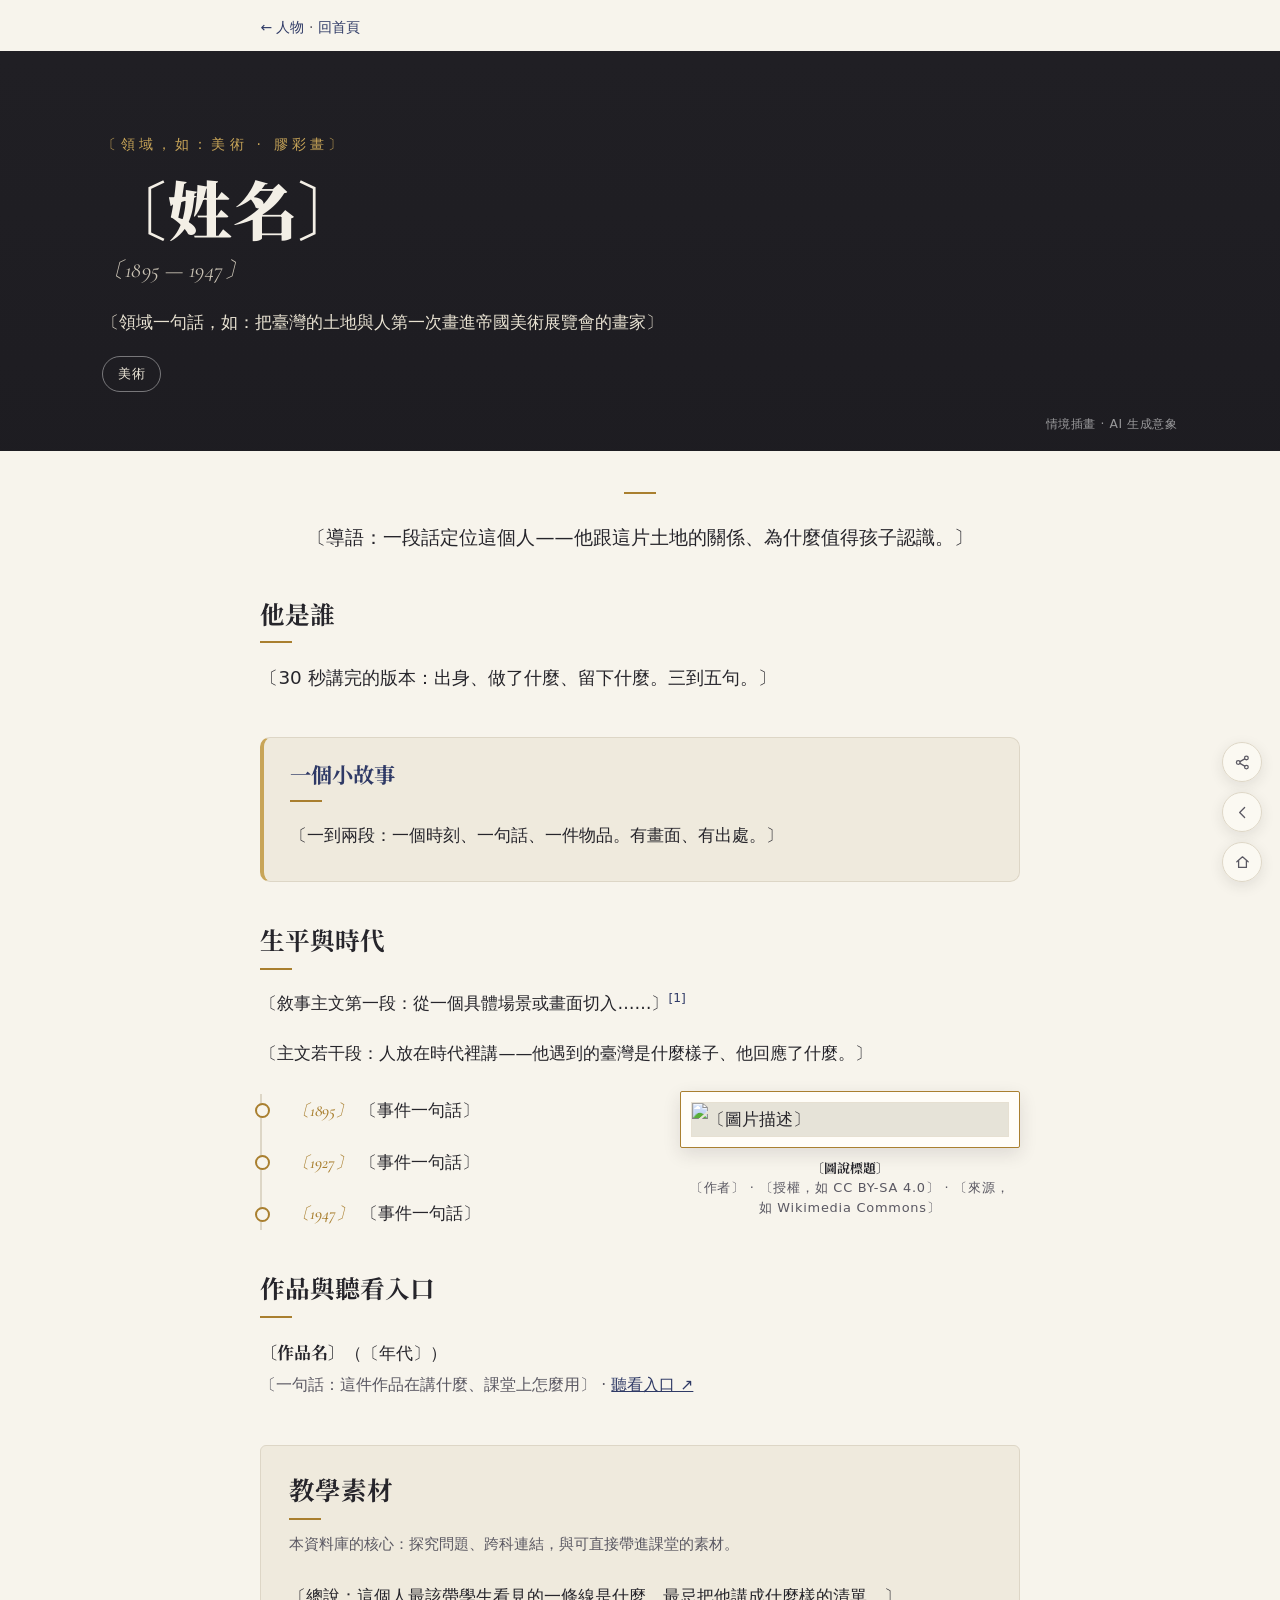
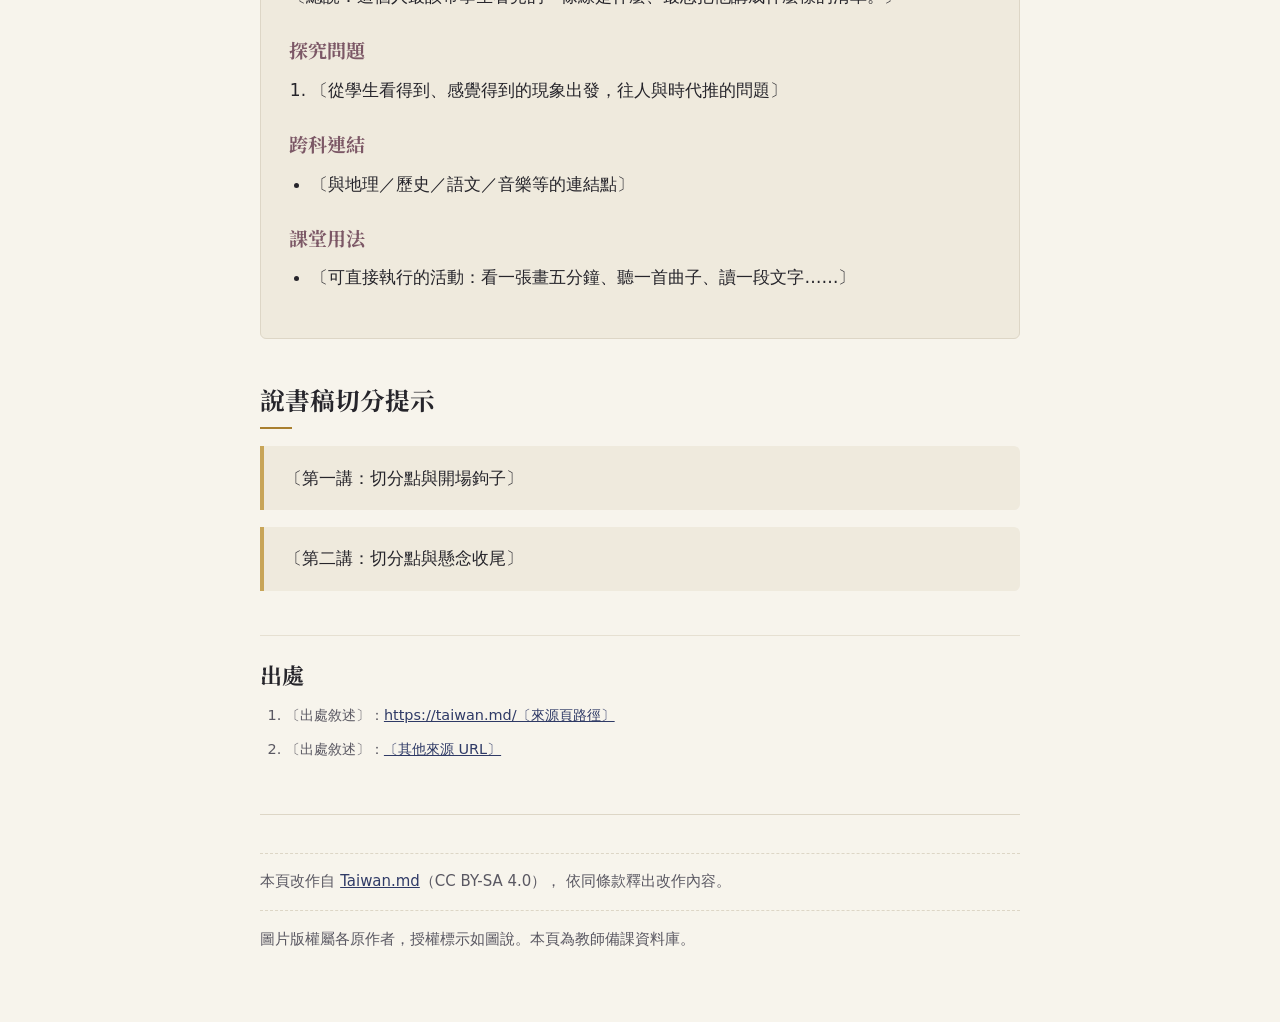
==== commit ab6f5e9a: "作品掛鏈＋徽章導航：全站《作品名》自動連結、子頁右下角分享/上一頁/回首頁、《菊花夜行軍》主連結換歌曲音源 - build_pages.py 新增 WorksLinker：人物頁/領域頁正文與作品清單" ====
--- a/templates/person.html
+++ b/templates/person.html
@@ -123,5 +123,65 @@
       </div>
     </footer>
   </div>
+
+  <!-- 子頁右下角徽章式浮動導航（2026-07-19）：分享／上一頁／回首頁。
+       與 build_pages.py 的 FAB_NAV 常數同一份標記（雙寫同步）；樣式在
+       assets/css/style.css 尾端 .fab-nav 區（全部新 class）。index 首頁不掛。 -->
+  <nav class="fab-nav" aria-label="頁面快速導航">
+    <button type="button" class="fab-btn fab-share" aria-label="分享本頁" title="分享本頁">
+      <svg viewBox="0 0 24 24" fill="none" stroke="currentColor" stroke-width="1.8" stroke-linecap="round" stroke-linejoin="round" aria-hidden="true"><circle cx="6" cy="12" r="2.6"/><circle cx="17.5" cy="5.5" r="2.6"/><circle cx="17.5" cy="18.5" r="2.6"/><path d="M8.4 10.8 15.1 6.9M8.4 13.2l6.7 3.9"/></svg>
+    </button>
+    <button type="button" class="fab-btn fab-back" aria-label="回上一頁" title="回上一頁">
+      <svg viewBox="0 0 24 24" fill="none" stroke="currentColor" stroke-width="1.8" stroke-linecap="round" stroke-linejoin="round" aria-hidden="true"><path d="M15 5 8 12l7 7"/></svg>
+    </button>
+    <a class="fab-btn fab-home" href="../index.html" aria-label="回首頁" title="回首頁">
+      <svg viewBox="0 0 24 24" fill="none" stroke="currentColor" stroke-width="1.8" stroke-linecap="round" stroke-linejoin="round" aria-hidden="true"><path d="M4 11 12 4l8 7"/><path d="M6.5 9.5V19h11V9.5"/></svg>
+    </a>
+  </nav>
+  <div class="fab-toast" role="status" aria-live="polite">已複製連結</div>
+  <script>
+    // fab-nav：分享（navigator.share，不支援則複製網址＋toast）與上一頁。
+    (function () {
+      var toast = document.querySelector('.fab-toast');
+      var timer = null;
+      function showToast() {
+        if (!toast) return;
+        toast.classList.add('show');
+        clearTimeout(timer);
+        timer = setTimeout(function () { toast.classList.remove('show'); }, 1800);
+      }
+      function fallbackCopy(url) {
+        var ta = document.createElement('textarea');
+        ta.value = url;
+        ta.setAttribute('readonly', '');
+        ta.style.position = 'fixed';
+        ta.style.opacity = '0';
+        document.body.appendChild(ta);
+        ta.select();
+        try { document.execCommand('copy'); showToast(); } catch (e) {}
+        document.body.removeChild(ta);
+      }
+      function copyUrl() {
+        var url = location.href;
+        if (navigator.clipboard && navigator.clipboard.writeText) {
+          navigator.clipboard.writeText(url).then(showToast, function () { fallbackCopy(url); });
+        } else {
+          fallbackCopy(url);
+        }
+      }
+      var share = document.querySelector('.fab-share');
+      if (share) share.addEventListener('click', function () {
+        if (navigator.share) {
+          navigator.share({ title: document.title, url: location.href }).catch(function () {});
+        } else {
+          copyUrl();
+        }
+      });
+      var back = document.querySelector('.fab-back');
+      if (back) back.addEventListener('click', function () {
+        if (history.length > 1) { history.back(); } else { location.href = '../index.html'; }
+      });
+    })();
+  </script>
 </body>
 </html>
--- a/assets/css/style.css
+++ b/assets/css/style.css
@@ -1079,3 +1079,86 @@
   .field-chip { font-size: .78rem; padding: .35rem .9rem; }
   .song-item { grid-template-columns: 2rem 1fr auto; }
 }
+
+/* ---------- 作品掛鏈（2026-07-19 新增；只加不改） ----------
+   作品清單粗體標題命中 works 登記簿／歌名索引時，wk-title 由 <span> 改為
+   <a class="wk-title wk-title-link">——仿歌曲頁 .song-title 的「靜態不畫線、
+   hover 才強調」呈現，但用新增 class，不動既有 .wk-title 規則。 */
+a.wk-title-link {
+  color: var(--ink);
+  text-decoration: none;
+  border-bottom: 1px solid var(--ochre-soft);
+}
+a.wk-title-link:hover {
+  color: var(--ochre);
+  border-bottom-color: var(--ochre);
+}
+
+/* ---------- 子頁右下角徽章式浮動導航（2026-07-19 新增；只加不改） ----------
+   分享／上一頁／回首頁三顆 40px 圓徽章，直向堆疊；半透明紙色底＋
+   backdrop-blur（XIO 藝廊語彙：髮線邊、赭金 hover），歌曲期頁深色底
+   （.theme-songs）另給深褐半透明配色。@media print 隱藏；手機留
+   safe-area 安全距。index 首頁不掛此元件。 */
+.fab-nav {
+  position: fixed;
+  right: 18px;
+  bottom: calc(18px + env(safe-area-inset-bottom, 0px));
+  display: flex;
+  flex-direction: column;
+  gap: 10px;
+  z-index: 60;
+}
+.fab-btn {
+  display: flex;
+  align-items: center;
+  justify-content: center;
+  width: 40px;
+  height: 40px;
+  border-radius: 999px;
+  border: 1px solid var(--line);
+  background: rgba(253, 251, 244, .72);   /* --card 半透明 */
+  -webkit-backdrop-filter: blur(8px);
+  backdrop-filter: blur(8px);
+  color: var(--ink-soft);
+  cursor: pointer;
+  padding: 0;
+  text-decoration: none;
+  box-shadow: 0 4px 14px rgba(38, 37, 43, .10);
+  transition: color .15s, border-color .15s, transform .15s, background .15s;
+}
+.fab-btn:hover {
+  color: var(--ochre);
+  border-color: var(--ochre-soft);
+  transform: translateY(-1px);
+}
+.fab-btn svg { width: 17px; height: 17px; display: block; }
+/* 歌曲期頁深色底（.theme-songs）：半透明深褐＋奶油金 */
+.theme-songs .fab-btn {
+  background: rgba(35, 34, 39, .55);
+  border-color: rgba(255, 255, 255, .25);
+  color: var(--cream);
+  box-shadow: 0 4px 14px rgba(0, 0, 0, .25);
+}
+.theme-songs .fab-btn:hover {
+  color: var(--pale-gold);
+  border-color: var(--pale-gold);
+}
+.fab-toast {
+  position: fixed;
+  right: 70px;
+  bottom: calc(26px + env(safe-area-inset-bottom, 0px));
+  background: rgba(38, 37, 43, .88);
+  color: var(--paper);
+  font-size: .8rem;
+  letter-spacing: .06em;
+  padding: .35rem .9rem;
+  border-radius: 999px;
+  opacity: 0;
+  pointer-events: none;
+  transition: opacity .25s;
+  z-index: 61;
+}
+.fab-toast.show { opacity: 1; }
+@media print {
+  .fab-nav, .fab-toast { display: none !important; }
+}
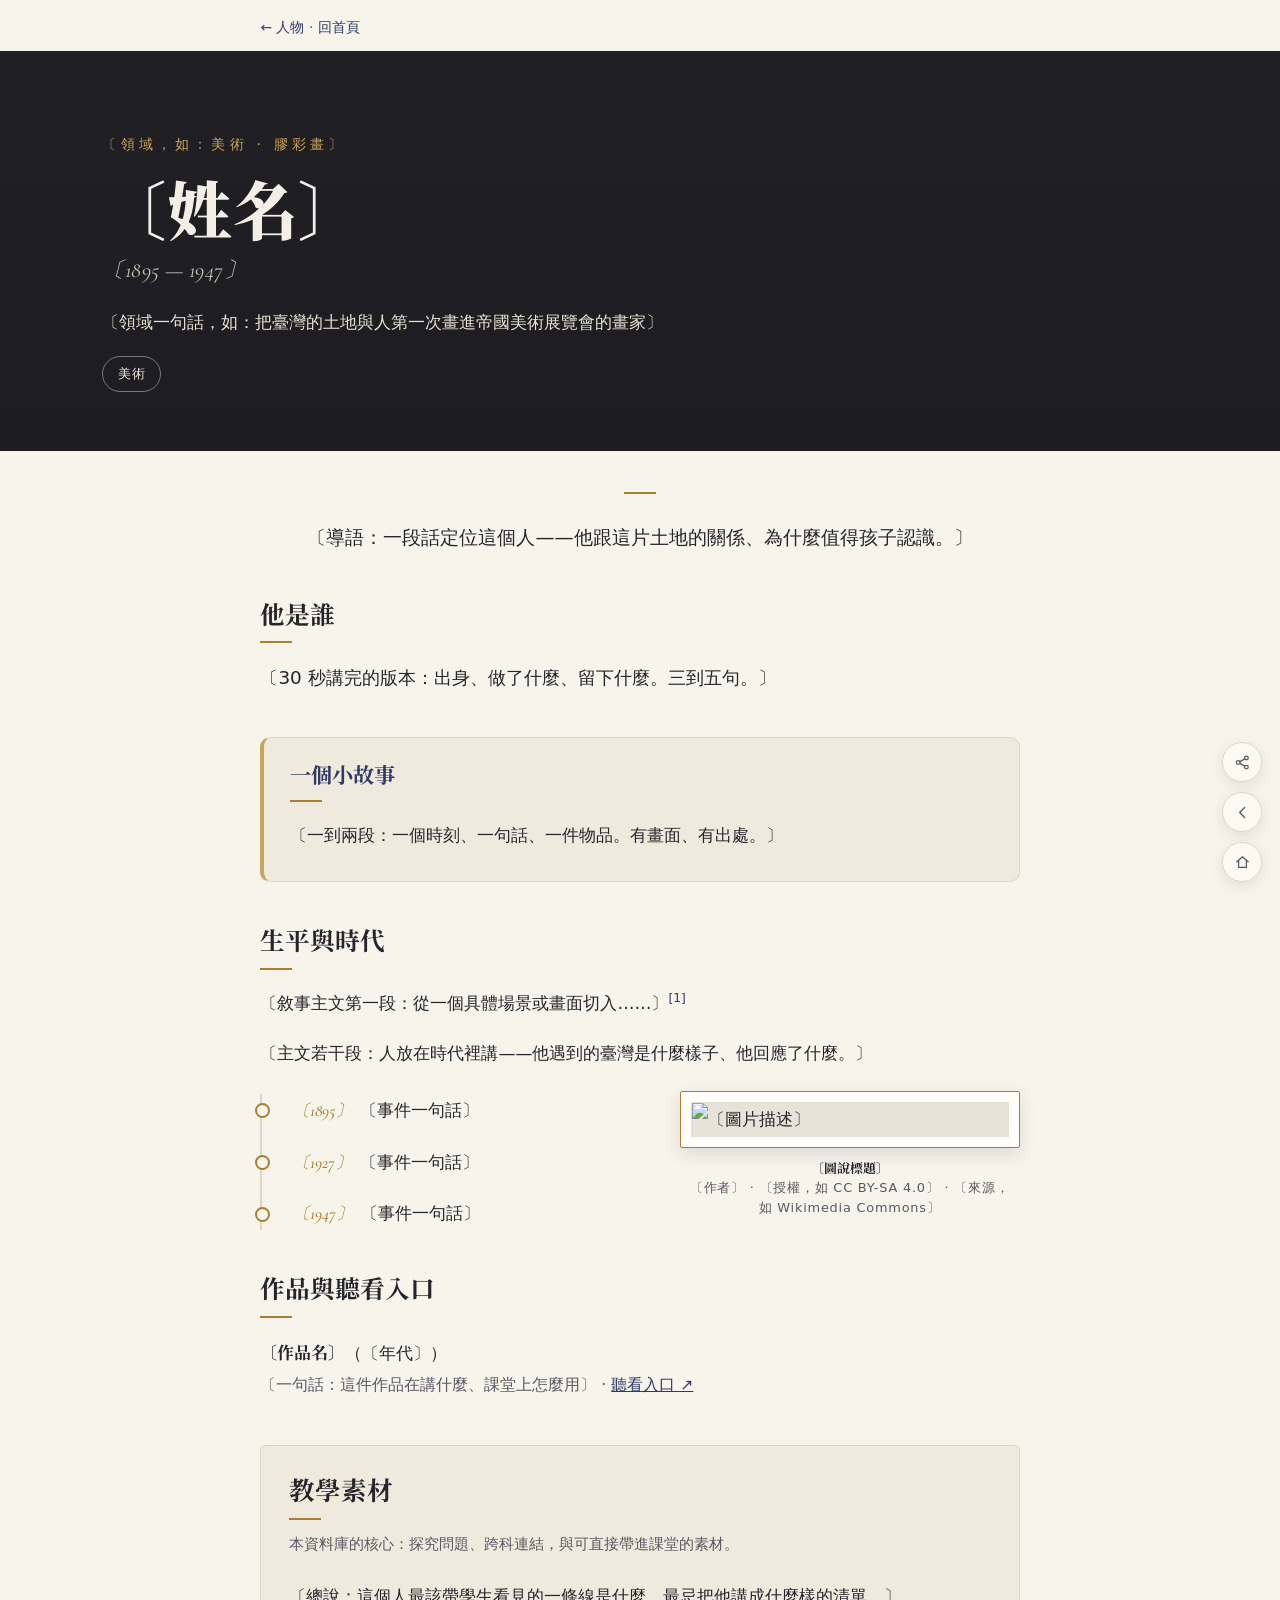
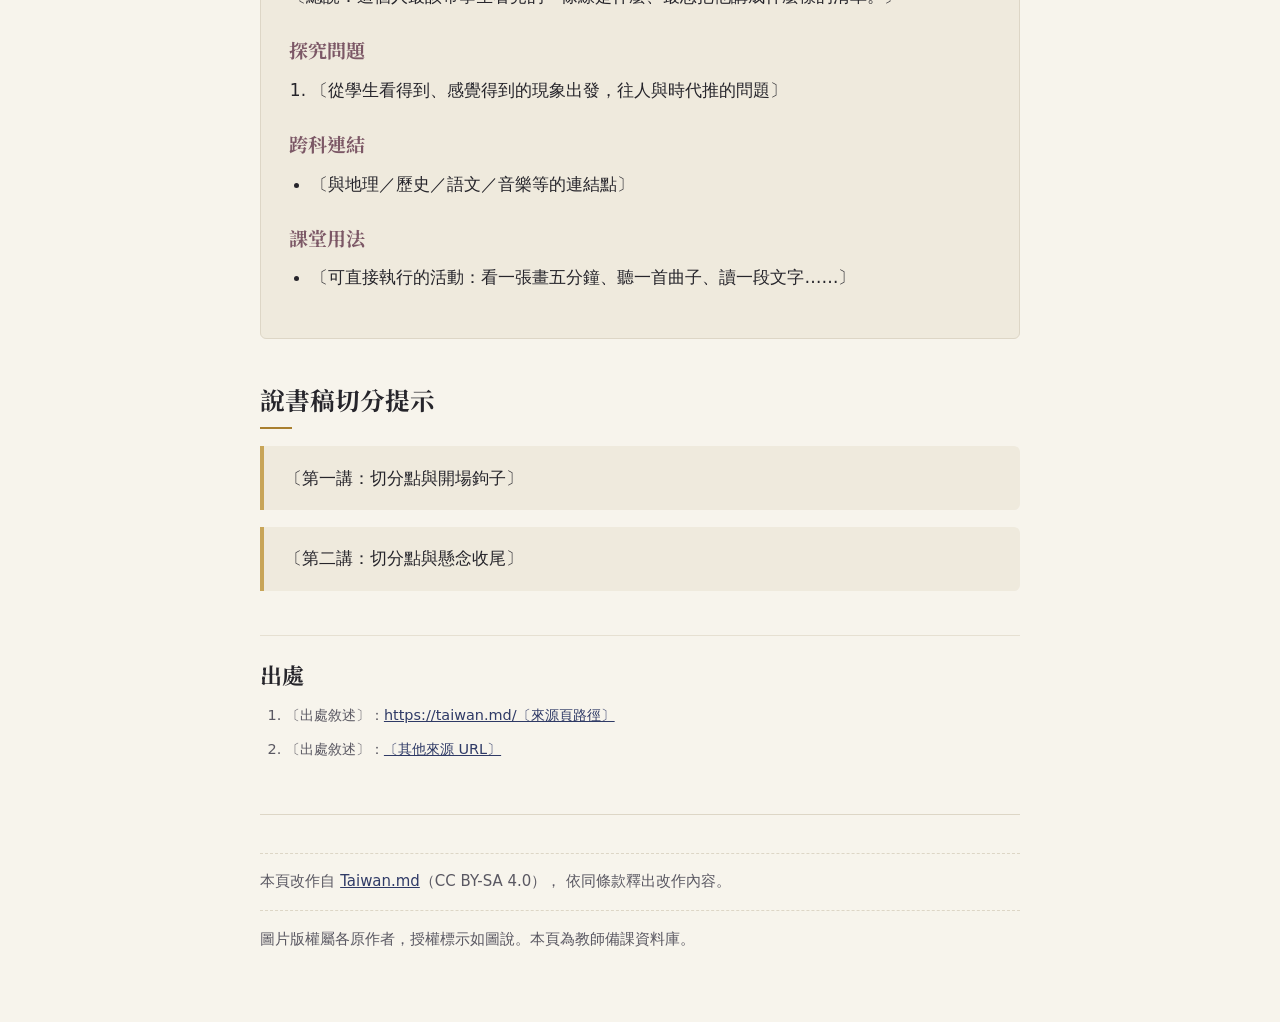
==== commit ef45d64a: "feat(build): 移除頁面 AI 生成聲明小字（David 2026-07-19 拍板）＋scripts/deploy.sh 部署鏈一鍵化 - build_pages.py 四處內嵌模板／te" ====
--- a/templates/person.html
+++ b/templates/person.html
@@ -15,7 +15,7 @@
   <nav class="crumbs"><a href="../index.html#people">← 人物</a> · <a href="../index.html#general">回首頁</a></nav>
 
   <div class="page-wrap">
-    <!-- 頁首 hero：Cucinelli 沉浸式深色 hero，滿版出血、情境底圖（AI 生成意象）＋漸層疊加。
+    <!-- 頁首 hero：Cucinelli 沉浸式深色 hero，滿版出血、情境底圖＋漸層疊加。
          底圖 ../img/scenes/<slug>.jpg 由 build 依 slug 推導；無圖時 fallback 純 --night 底。 -->
     <header class="page-header person-hero immersive" style="background-image:url('../img/scenes/FILL_ME-person-id.jpg')">
       <p class="ph-eyebrow">〔領域，如：美術 · 膠彩畫〕</p>
@@ -26,7 +26,6 @@
       <div class="tag-chips">
         <a class="tag-chip" href="../pages/field-art.html">美術</a>
       </div>
-      <span class="ph-ai-note">情境插畫 · AI 生成意象</span>
     </header>
 
     <!-- lede：hero 下方置中優雅導言（上方赭金短 rule） -->
--- a/assets/css/style.css
+++ b/assets/css/style.css
@@ -1162,3 +1162,52 @@
 @media print {
   .fab-nav, .fab-toast { display: none !important; }
 }
+
+/* ---------- 歌曲期頁「YouTube 連播本期」按鈕（2026-07-19 新增；只加不改） ----------
+   歌單區標題列（songs-of-era-head，包住原本的 <h2> 與新的 .era-playall
+   連播藥丸按鈕）；只在 build_era_playall() 判定可連播數 ≥2 首時渲染，見
+   scripts/build_pages.py render_songs_head()。配歌曲線 Tyler Reece 深褐
+   面板語彙，低調藥丸樣式與既有 .song-also／.song-banned 同質感。 */
+.songs-of-era-head {
+  display: flex;
+  flex-wrap: wrap;
+  align-items: baseline;
+  justify-content: space-between;
+  gap: .5rem 1.2rem;
+}
+.songs-of-era-head > h2 {
+  margin: 0 0 1rem;
+  color: var(--cream);
+}
+.songs-of-era-head > h2::after {
+  content: "";
+  display: block;
+  width: 32px;
+  height: 2px;
+  background: var(--pale-gold);
+  margin: .6rem 0 0;
+}
+.era-playall {
+  display: inline-flex;
+  align-items: center;
+  flex-shrink: 0;
+  gap: .35rem;
+  font-family: var(--sans);
+  font-size: .8rem;
+  letter-spacing: .02em;
+  color: var(--pale-gold);
+  text-decoration: none;
+  border: 1px solid rgba(255, 255, 255, .3);
+  border-radius: 999px;
+  padding: .42rem 1.05rem;
+  background: rgba(255, 255, 255, .04);
+  transition: background .15s, border-color .15s, color .15s;
+}
+.era-playall:hover {
+  background: rgba(255, 255, 255, .12);
+  border-color: var(--pale-gold);
+  color: var(--cream);
+}
+@media (max-width: 640px) {
+  .songs-of-era-head { flex-direction: column; align-items: flex-start; gap: .3rem; }
+}
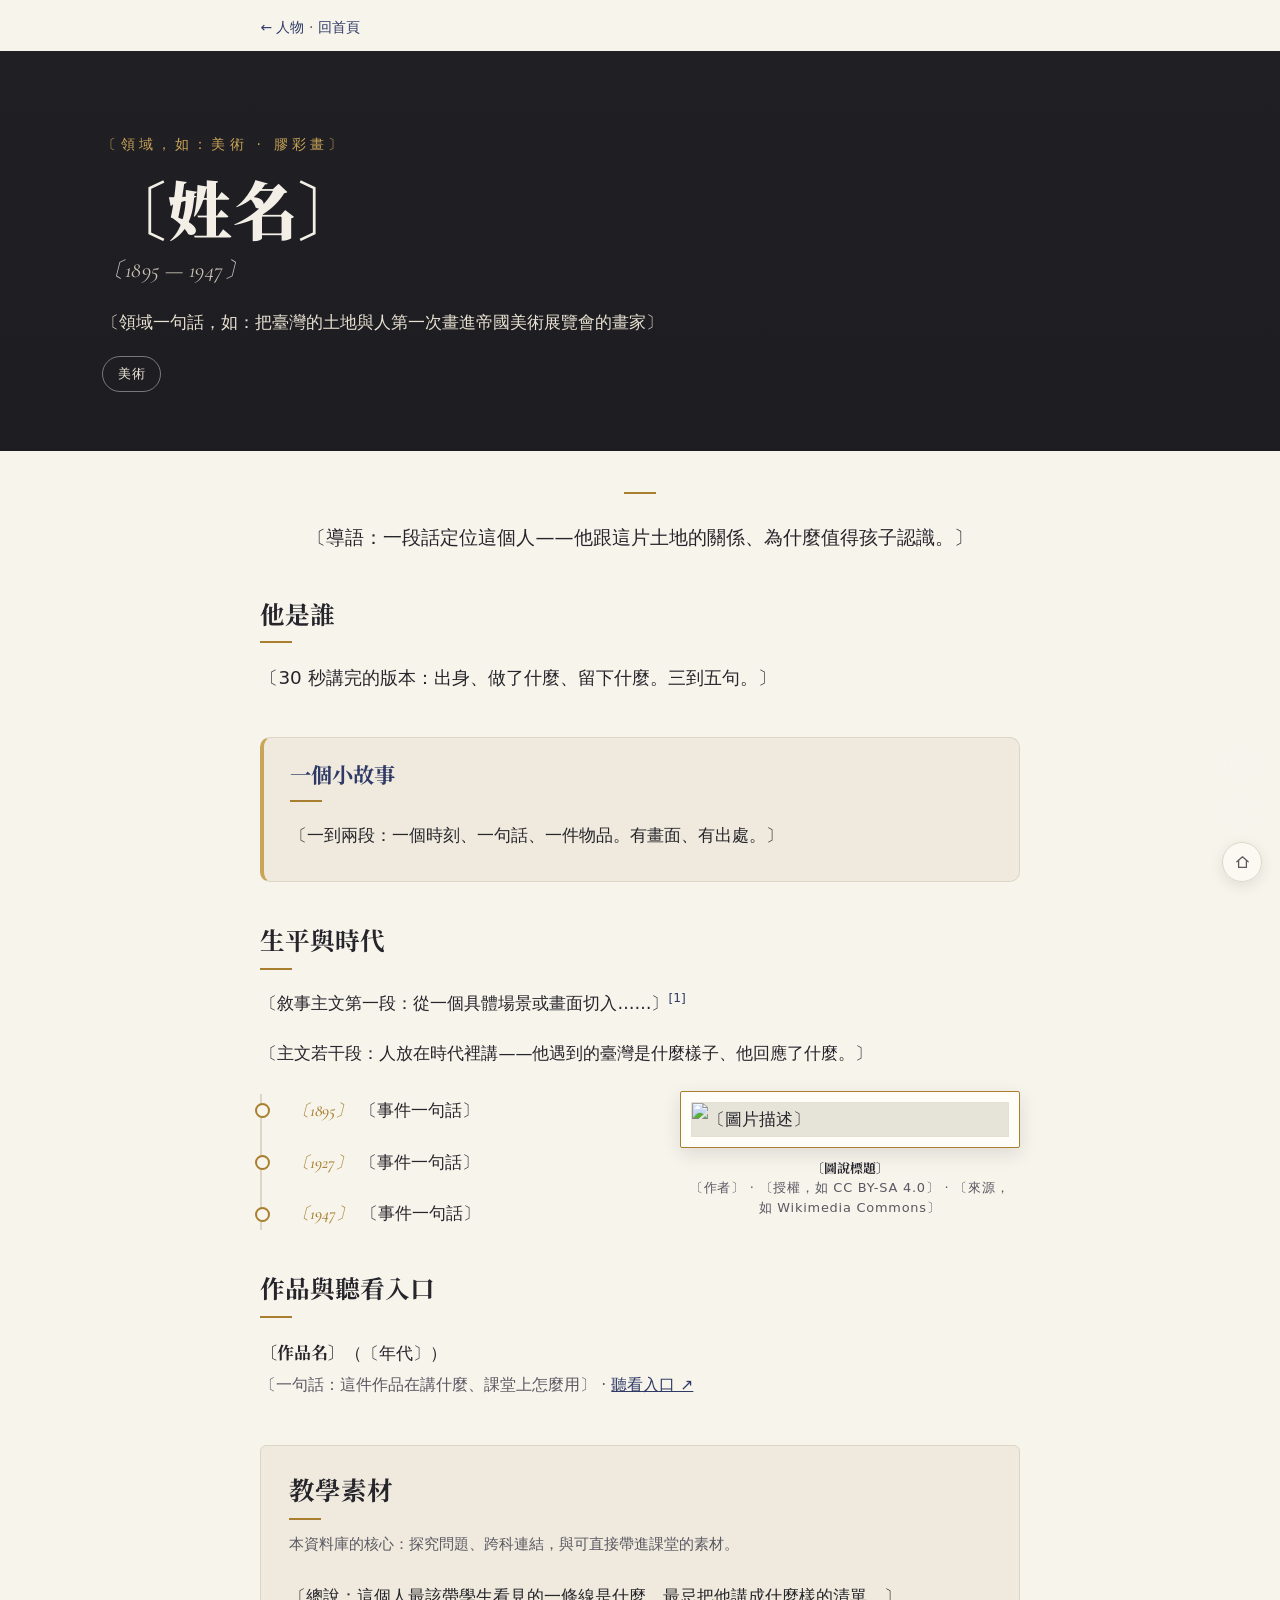
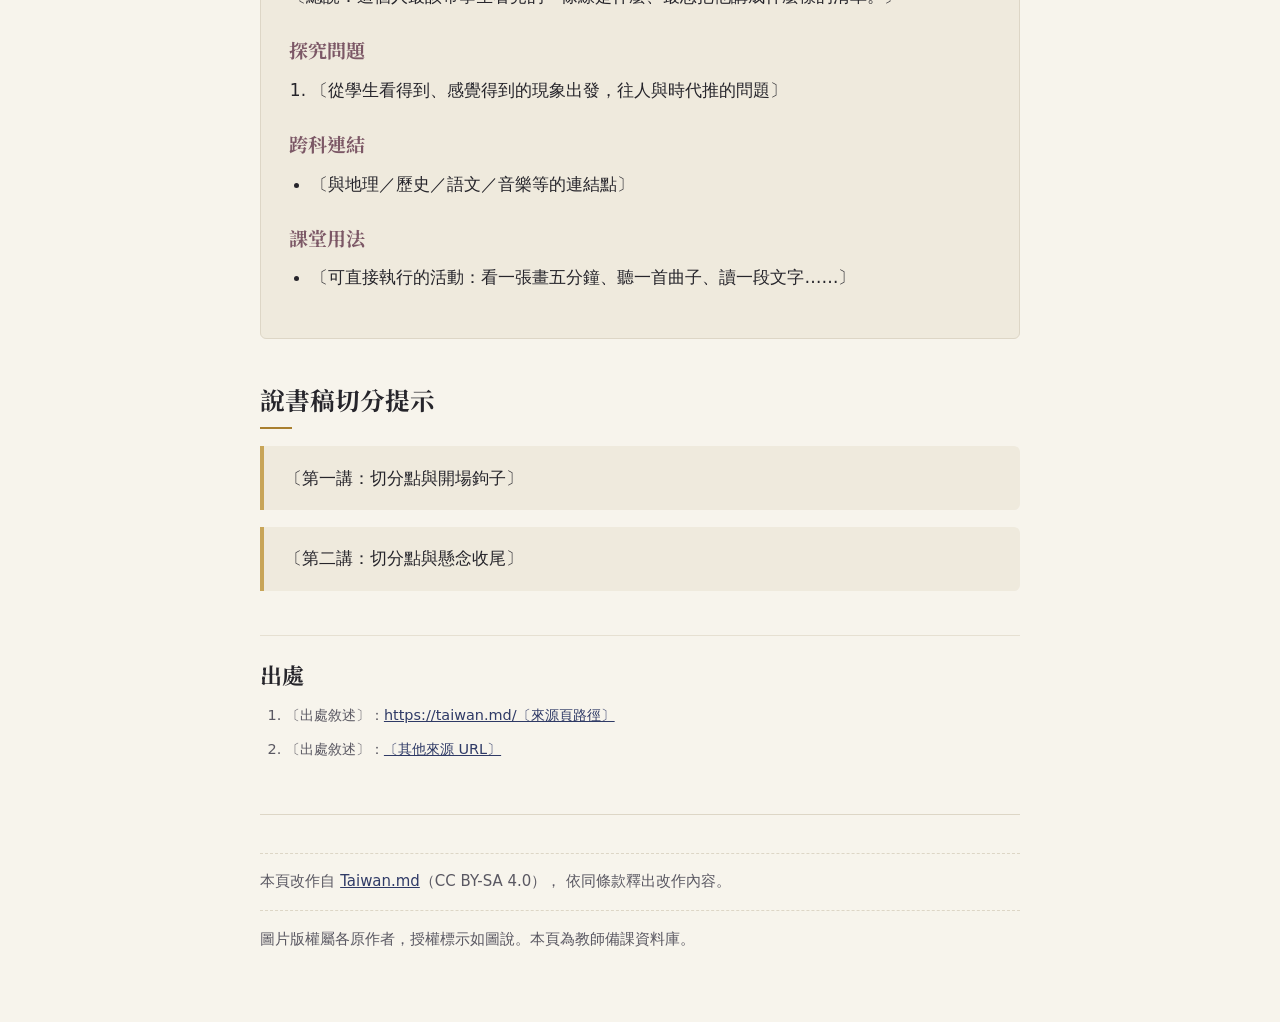
==== commit e26f8ef2: "perf: hero 圖 WebP 化（76 張，43MB→14MB，-67%） 人物頁 hero（67）＋歌曲時代頁 hero（8）＋首頁 site-hero（1，兼首頁/領域頁 og:image）" ====
--- a/templates/person.html
+++ b/templates/person.html
@@ -6,6 +6,16 @@
   <meta charset="utf-8">
   <meta name="viewport" content="width=device-width, initial-scale=1">
   <title>〔姓名〕 — 臺灣人文藝術</title>
+  <!-- meta description／OG（2026-07-20 A-list #2/#3）：description 取既有
+       frontmatter `tagline` 剝除 markdown 符號後截斷 ~100 字（見
+       build_pages.py truncate_desc()／md_to_plain()），不新寫文案；
+       og:image 用該人物既有情境圖 img/scenes/<slug>.webp 的絕對 URL
+       （hero 大圖 2026-07-20 起 WebP 化，thumbs 卡片縮圖仍為 .jpg）。 -->
+  <meta name="description" content="〔tagline 剝符號後截斷 ~100 字〕">
+  <meta property="og:title" content="〔姓名〕 — 臺灣人文藝術">
+  <meta property="og:description" content="〔同 description〕">
+  <meta property="og:type" content="website">
+  <meta property="og:image" content="https://elliot200852-lab.github.io/taiwan-arts-db/img/scenes/FILL_ME-person-id.webp">
   <link rel="preconnect" href="https://fonts.googleapis.com">
   <link rel="preconnect" href="https://fonts.gstatic.com" crossorigin>
   <link href="https://fonts.googleapis.com/css2?family=Cormorant+Garamond:ital,wght@0,500;0,600;1,500&family=Noto+Serif+TC:wght@500;700;900&display=swap" rel="stylesheet">
@@ -16,8 +26,8 @@
 
   <div class="page-wrap">
     <!-- 頁首 hero：Cucinelli 沉浸式深色 hero，滿版出血、情境底圖＋漸層疊加。
-         底圖 ../img/scenes/<slug>.jpg 由 build 依 slug 推導；無圖時 fallback 純 --night 底。 -->
-    <header class="page-header person-hero immersive" style="background-image:url('../img/scenes/FILL_ME-person-id.jpg')">
+         底圖 ../img/scenes/<slug>.webp 由 build 依 slug 推導；無圖時 fallback 純 --night 底。 -->
+    <header class="page-header person-hero immersive" style="background-image:url('../img/scenes/FILL_ME-person-id.webp')">
       <p class="ph-eyebrow">〔領域，如：美術 · 膠彩畫〕</p>
       <h1>〔姓名〕</h1>
       <p class="ph-years">〔1895 — 1947〕</p>
--- a/assets/css/style.css
+++ b/assets/css/style.css
@@ -84,6 +84,110 @@
   box-shadow: 0 4px 0 var(--hair);
 }
 
+/* ---------- 首頁站內檢索（2026-07-19）：髮線框輸入欄，push-down 結果面板 ---------- */
+.arts-search {
+  max-width: 560px;
+  margin: 1.6rem auto 0;
+  padding: 0 1.2rem;
+}
+.arts-search-label {
+  display: block;
+  text-align: center;
+  font-family: var(--sans);
+  font-size: .72rem;
+  letter-spacing: .3em;
+  color: var(--ink-soft);
+  margin-bottom: .5rem;
+}
+.arts-search-box {
+  position: relative;
+  border-bottom: 1px solid var(--line);
+  transition: border-color .15s;
+}
+.arts-search-box:focus-within { border-color: var(--ochre); }
+.arts-search-input {
+  width: 100%;
+  border: none;
+  background: transparent;
+  outline: none;
+  font-family: var(--serif);
+  font-size: 1.02rem;
+  color: var(--ink);
+  padding: .55rem .1rem;
+  text-align: center;
+}
+.arts-search-input::placeholder { color: var(--ink-soft); opacity: .7; }
+.arts-search-status {
+  display: block;
+  text-align: center;
+  font-family: var(--sans);
+  font-size: .72rem;
+  color: var(--ink-soft);
+  min-height: 1.2em;
+  padding: .3rem 0 0;
+}
+.arts-search-results {
+  list-style: none;
+  margin: .4rem 0 0;
+  padding: 0;
+  border-top: 1px solid var(--hair);
+}
+.arts-search-results[hidden] { display: none; }
+.arts-search-result {
+  border-bottom: 1px solid var(--hair);
+}
+.arts-search-result a {
+  display: block;
+  padding: .7rem .3rem;
+  text-decoration: none;
+  color: inherit;
+}
+.arts-search-result.active,
+.arts-search-result a:hover {
+  background: var(--paper-2);
+}
+.arts-search-result .asr-title {
+  display: block;
+  font-family: var(--serif);
+  font-weight: 700;
+  font-size: 1rem;
+  color: var(--indigo-deep);
+}
+.arts-search-result .asr-sub {
+  display: block;
+  font-family: var(--sans);
+  font-size: .76rem;
+  letter-spacing: .04em;
+  color: var(--ochre);
+  margin-top: .15rem;
+}
+.arts-search-result .asr-snippet {
+  display: block;
+  font-family: var(--sans);
+  font-size: .84rem;
+  line-height: 1.7;
+  color: var(--ink-soft);
+  margin-top: .3rem;
+}
+.arts-search-result mark,
+.arts-search-empty mark {
+  background: var(--ochre-soft);
+  color: var(--ink);
+  padding: 0 .1em;
+  border-radius: 2px;
+}
+.arts-search-empty {
+  text-align: center;
+  font-family: var(--sans);
+  font-size: .88rem;
+  color: var(--ink-soft);
+  padding: 1rem .3rem;
+}
+@media (max-width: 480px) {
+  .arts-search { padding: 0 .8rem; }
+  .arts-search-input { font-size: .96rem; }
+}
+
 /* ---------- 首頁分頁（XIO 極簡字標式 tab） ---------- */
 .geo-tabs {
   display: flex;
@@ -1066,7 +1170,10 @@
 }
 @media (max-width: 760px) {
   body { font-size: 16px; }
-  .site-head h1 { font-size: 1.9rem; }
+  /* 2026-07-19 手機寬度 wordmark 溢出修復：縮小字級＋收窄字距，
+     在窄螢幕上多留安全邊界（避免中文字型 fallback／系統放大字體時
+     六字站名超出 .site-head 可用寬度而被 overflow-x:hidden 裁切）。 */
+  .site-head h1 { font-size: 1.7rem; letter-spacing: .02em; }
   .geo-tabs { gap: 1rem; }
   .geo-tab { font-size: .82rem; letter-spacing: .1em; }
   .person-cards { grid-template-columns: repeat(auto-fill, minmax(150px, 1fr)); gap: 16px; }
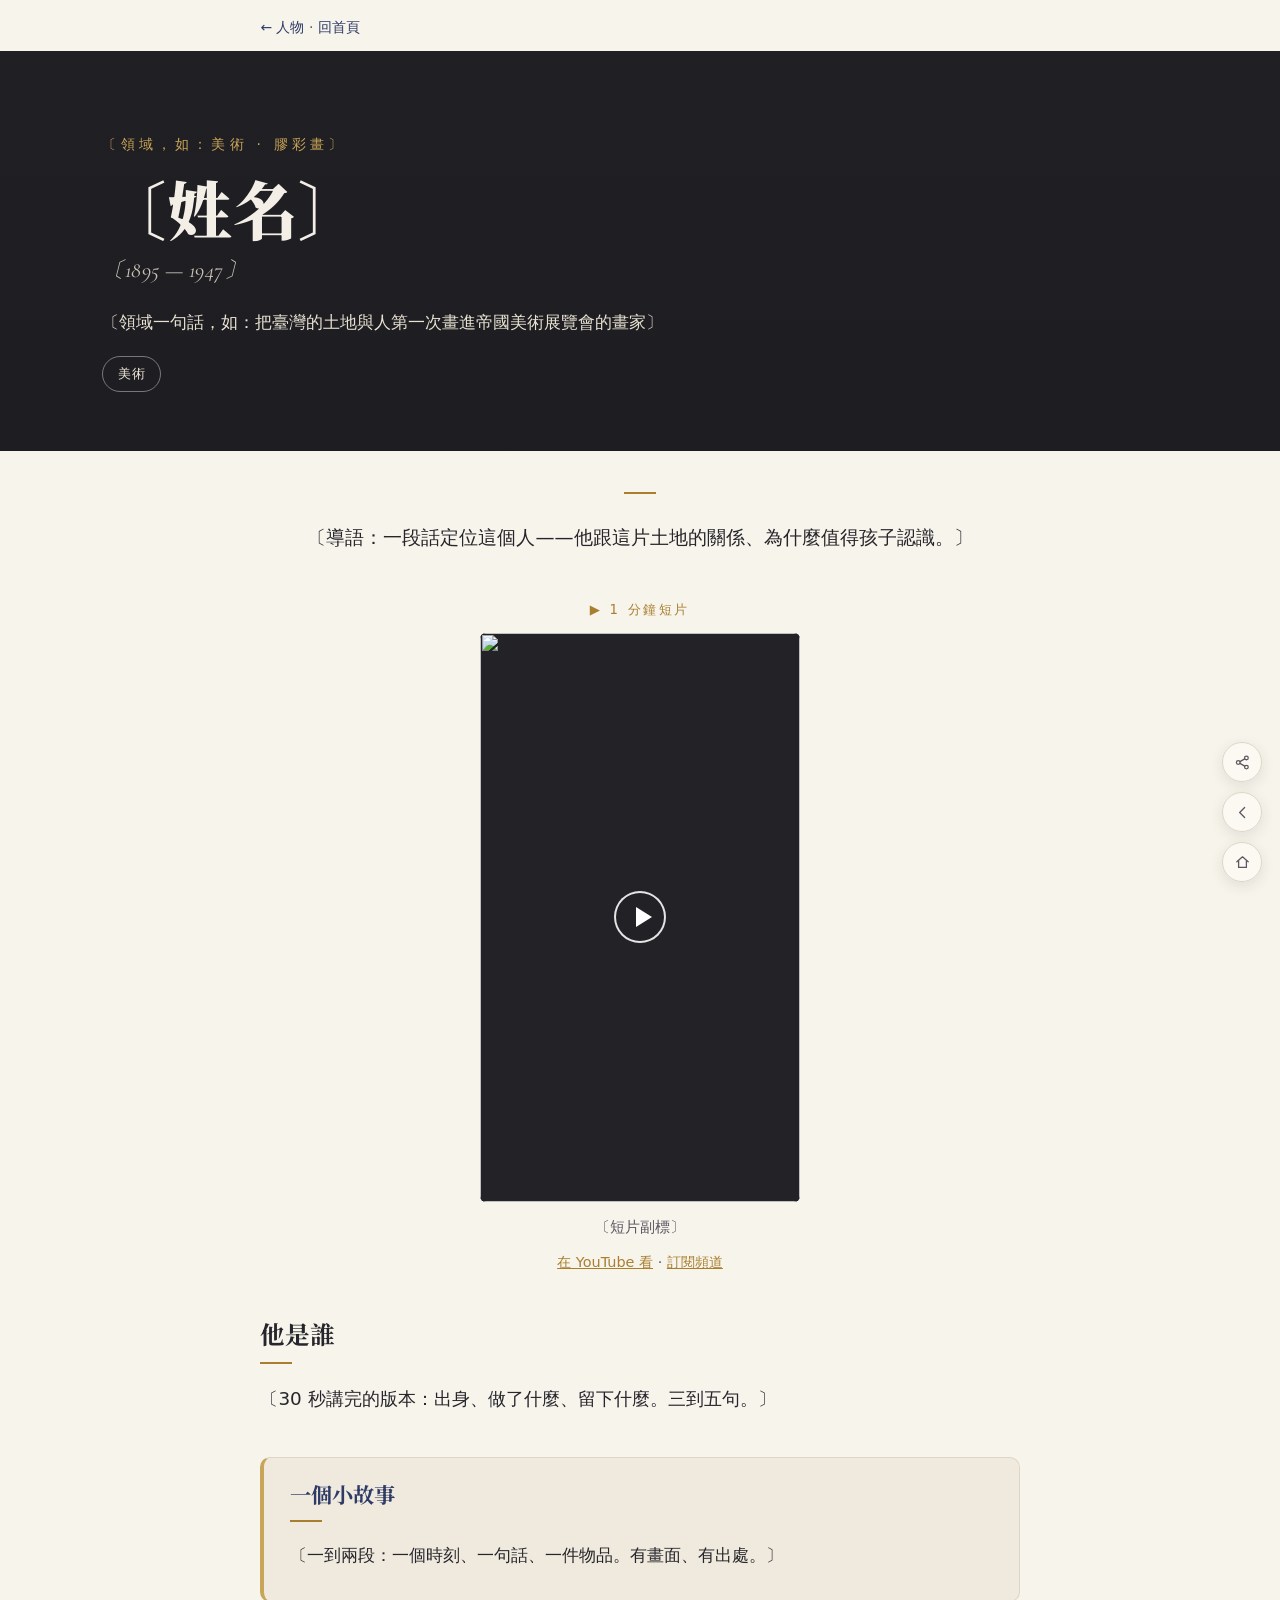
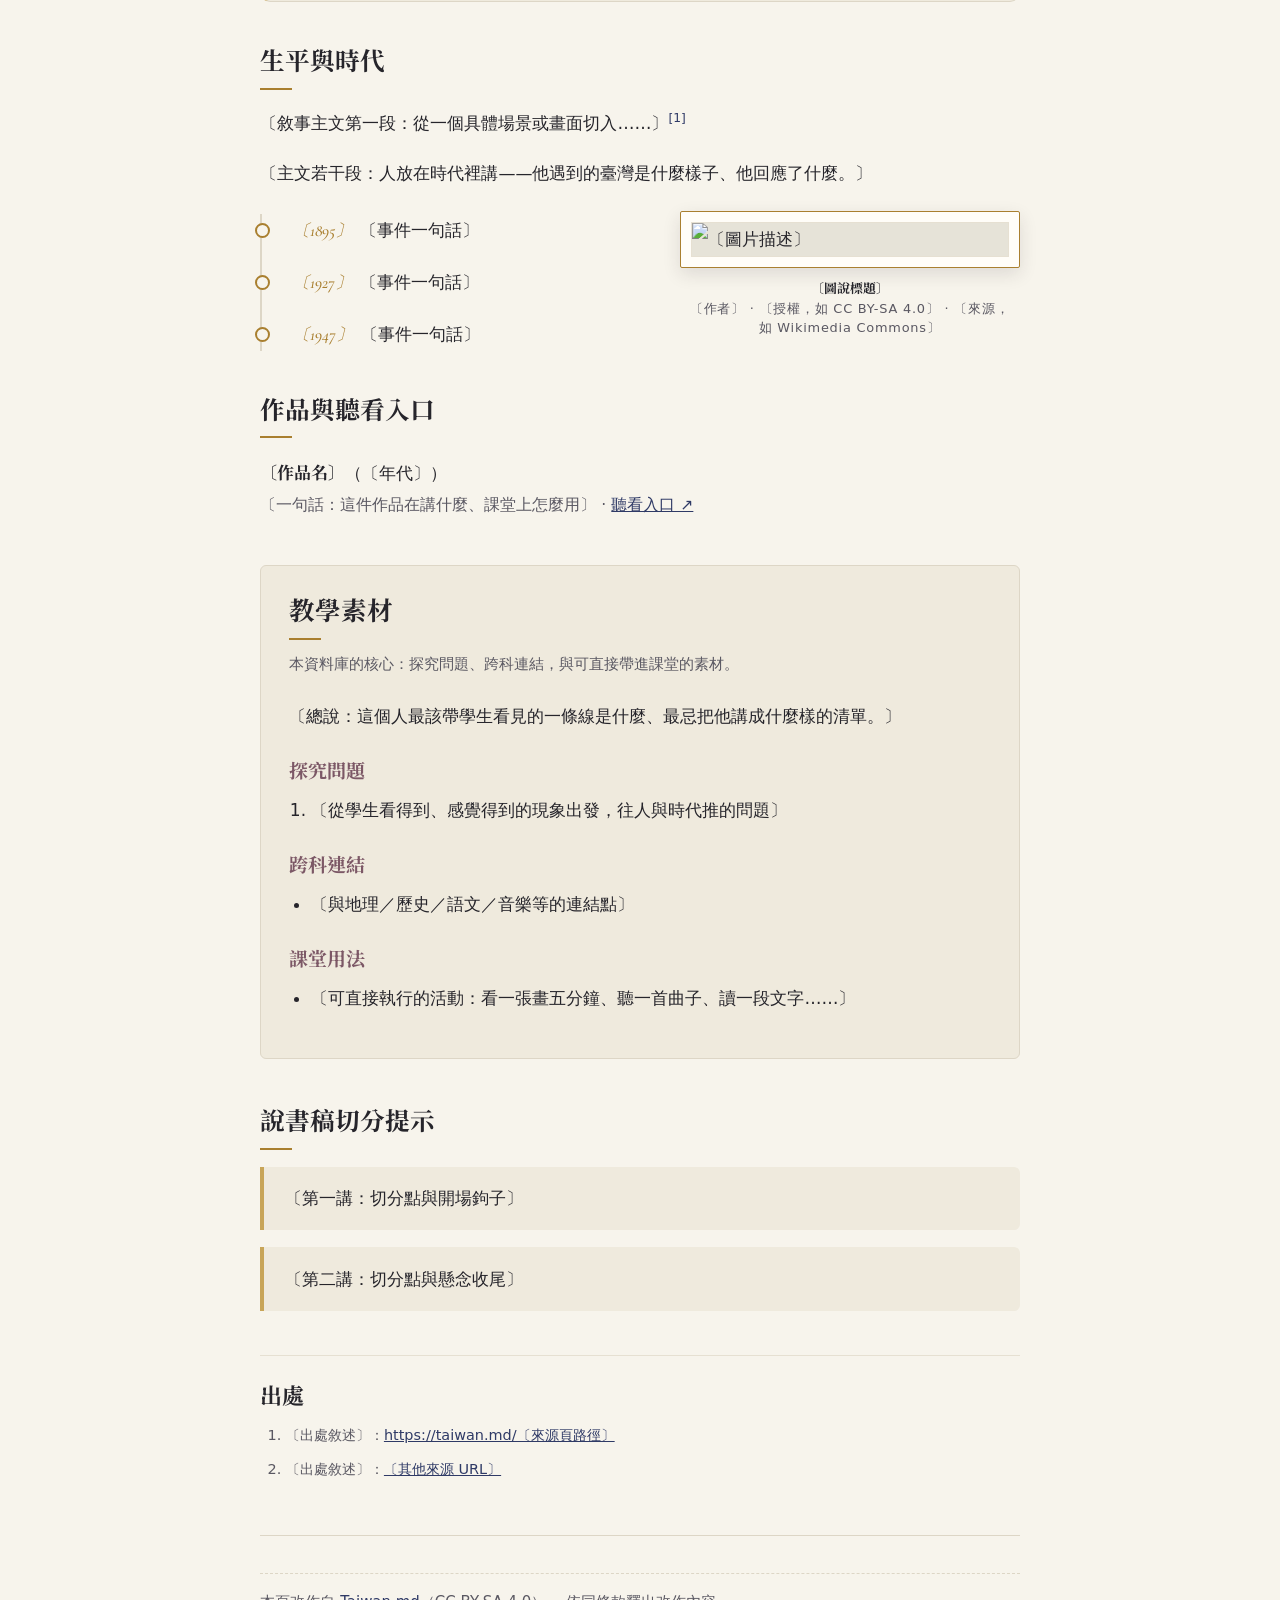
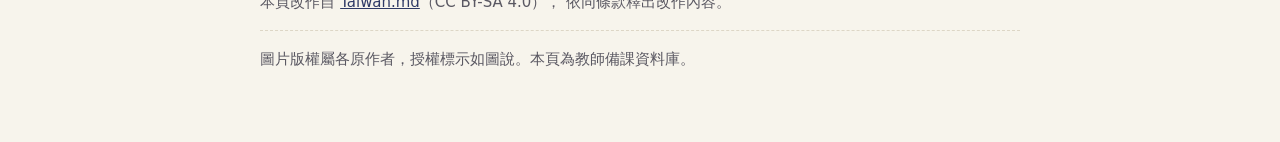
==== commit ee09ebfd: "首頁新增「一分鐘看臺灣」短片分頁（55 支，縮圖點了才載入）；人物頁 lede 下嵌短片、年代頁歌卡加短片連結與 id 錨點 Co-Authored-By: Claude Opus 5.5 <nore" ====
--- a/templates/person.html
+++ b/templates/person.html
@@ -40,6 +40,20 @@
 
     <!-- lede：hero 下方置中優雅導言（上方赭金短 rule） -->
     <div class="lede"><p>〔導語：一段話定位這個人——他跟這片土地的關係、為什麼值得孩子認識。〕</p></div>
+
+    <!-- 有 1 分鐘短片的人物才有（build：render_person_short，資料 content/shorts.yaml）；
+         無短片的人物頁不輸出此區。頁尾另載 assets/js/shorts.js。 -->
+    <section class="person-short" aria-label="一分鐘短片">
+      <p class="ps-eyebrow">▶ 1 分鐘短片</p>
+      <div class="yt-facade" data-yt="FILL_ME-video-id" data-title="〔名字〕">
+        <a class="yt-thumb" href="https://www.youtube.com/shorts/FILL_ME-video-id" target="_blank" rel="noopener">
+          <img src="https://i.ytimg.com/vi/FILL_ME-video-id/hqdefault.jpg" alt="" loading="lazy" width="480" height="360">
+          <span class="yt-play" aria-hidden="true"></span>
+        </a>
+      </div>
+      <p class="ps-caption">〔短片副標〕</p>
+      <p class="ps-links"><a href="https://www.youtube.com/shorts/FILL_ME-video-id">在 YouTube 看</a> · <a href="FILL_ME-subscribe-url">訂閱頻道</a></p>
+    </section>
 
     <!-- 他是誰：30 秒版，適合課堂開場或快速查閱 -->
     <section class="person-sec who">
--- a/assets/css/style.css
+++ b/assets/css/style.css
@@ -1315,6 +1315,271 @@
   border-color: var(--pale-gold);
   color: var(--cream);
 }
+/* 標題列右側的連播按鈕群：YouTube 連播 ＋ TIDAL 歌單（2026-07-25 新增）。
+   TIDAL 那顆沿用 .era-playall 的藥丸骨架，只換強調色以資區別。 */
+.era-links {
+  display: flex;
+  flex-wrap: wrap;
+  gap: .45rem .5rem;
+  flex-shrink: 0;
+}
+.era-tidal {
+  color: var(--cream);
+  border-color: rgba(255, 255, 255, .22);
+}
+.era-tidal:hover {
+  border-color: var(--cream);
+}
 @media (max-width: 640px) {
   .songs-of-era-head { flex-direction: column; align-items: flex-start; gap: .3rem; }
-}
+  .era-links { width: 100%; }
+}
+
+/* ---------- YouTube 短片嵌入（2026-09-30 新增；只加不改） ----------
+   click-to-load facade：.yt-facade 9:16 直式框，內含縮圖連結（hqdefault 4:3、
+   cover 裁掉左右黑邊），點擊由 assets/js/shorts.js 換成 iframe。
+   三處使用：首頁 #shorts 分頁（.shorts-*／.short-card 橫向 scroll-snap 兩列）、
+   人物頁 lede 後（.person-short）、年代頁歌卡（.song-short 連結）；首頁人物卡
+   加 .pc-short 標記。站台目前只有淺色紙底主題（無 prefers-color-scheme 分支），
+   全部走既有 token；歌曲期頁的 .song-short 配深褐底另給奶油金。 */
+.yt-facade {
+  position: relative;
+  aspect-ratio: 9 / 16;
+  width: 100%;
+  background: var(--night);
+  border-radius: 6px;
+  overflow: hidden;
+}
+.yt-thumb { display: block; width: 100%; height: 100%; }
+.yt-thumb img {
+  width: 100%;
+  height: 100%;
+  object-fit: cover;
+  display: block;
+  background: var(--night);
+}
+.yt-play {
+  position: absolute;
+  left: 50%;
+  top: 50%;
+  width: 52px;
+  height: 52px;
+  margin: -26px 0 0 -26px;
+  border-radius: 50%;
+  background: rgba(35, 34, 39, .62);
+  border: 2px solid rgba(255, 255, 255, .88);
+  transition: transform .15s, background .15s;
+}
+.yt-play::after {
+  content: "";
+  position: absolute;
+  left: 20px;
+  top: 14px;
+  border-style: solid;
+  border-width: 10px 0 10px 16px;
+  border-color: transparent transparent transparent #fff;
+}
+.yt-thumb:hover .yt-play, .yt-thumb:focus-visible .yt-play {
+  transform: scale(1.1);
+  background: rgba(169, 127, 47, .85);
+}
+.yt-facade iframe {
+  position: absolute;
+  inset: 0;
+  width: 100%;
+  height: 100%;
+  border: 0;
+}
+
+/* 首頁「一分鐘看臺灣」分頁 */
+.shorts-shell { max-width: 1100px; margin: 2rem auto 3rem; padding: 0 1rem; }
+.shorts-title {
+  font-family: var(--serif);
+  font-size: 2rem;
+  font-weight: 900;
+  color: var(--ink);
+  margin: 0 0 .4rem;
+}
+.shorts-sub { margin: 0 0 1.6rem; font-size: .95rem; line-height: 1.8; color: var(--ink-soft); }
+.shorts-block { margin-top: 2rem; min-width: 0; }
+.shorts-row-head {
+  display: flex;
+  flex-wrap: wrap;
+  align-items: baseline;
+  gap: .3rem 1rem;
+  padding-bottom: .5rem;
+  border-bottom: 1px solid var(--hair);
+}
+.shorts-row-head h3 {
+  margin: 0;
+  font-family: var(--serif);
+  font-size: 1.25rem;
+  font-weight: 700;
+  color: var(--indigo-deep);
+}
+.shorts-blurb { font-size: .82rem; color: var(--ink-soft); }
+.shorts-more, .short-end-link {
+  font-family: var(--sans);
+  font-size: .82rem;
+  letter-spacing: .04em;
+  color: var(--ochre);
+  text-decoration: none;
+}
+.shorts-more { margin-left: auto; }
+.shorts-more:hover, .short-end-link:hover { text-decoration: underline; }
+/* 橫向捲動只限在列容器內（overflow-x:auto），不撐寬整頁 */
+.shorts-row {
+  list-style: none;
+  margin: 0;
+  padding: 1rem 2px 1rem;
+  display: flex;
+  gap: 16px;
+  max-width: 100%;
+  overflow-x: auto;
+  overscroll-behavior-x: contain;
+  scroll-snap-type: x mandatory;
+  -webkit-overflow-scrolling: touch;
+  scrollbar-width: thin;
+  scrollbar-color: var(--line) transparent;
+}
+.short-card {
+  flex: 0 0 168px;
+  scroll-snap-align: start;
+  min-width: 0;
+}
+.short-meta { display: flex; flex-direction: column; gap: .12rem; padding: .6rem .1rem 0; }
+.short-name {
+  font-family: var(--serif);
+  font-weight: 700;
+  font-size: 1rem;
+  line-height: 1.4;
+  color: var(--indigo-deep);
+}
+.short-sub {
+  font-size: .8rem;
+  line-height: 1.55;
+  color: var(--ink-soft);
+  display: -webkit-box;
+  -webkit-line-clamp: 2;
+  -webkit-box-orient: vertical;
+  overflow: hidden;
+}
+.short-link {
+  margin-top: .2rem;
+  font-family: var(--sans);
+  font-size: .78rem;
+  color: var(--ochre);
+  text-decoration: none;
+}
+.short-link:hover { text-decoration: underline; }
+.short-end {
+  display: flex;
+  align-items: center;
+  justify-content: center;
+  aspect-ratio: 9 / 16;
+  align-self: flex-start;
+  border: 1px dashed var(--line);
+  border-radius: 6px;
+  background: var(--card);
+  text-align: center;
+  padding: 0 .8rem;
+}
+.shorts-subscribe {
+  margin: 2.4rem 0 0;
+  display: flex;
+  flex-wrap: wrap;
+  align-items: center;
+  gap: .6rem 1rem;
+}
+.shorts-sub-btn {
+  display: inline-block;
+  font-family: var(--sans);
+  font-size: .9rem;
+  letter-spacing: .08em;
+  color: var(--paper);
+  background: var(--ink);
+  text-decoration: none;
+  padding: .55rem 1.5rem;
+  border-radius: 999px;
+  transition: background .15s;
+}
+.shorts-sub-btn:hover { background: var(--ochre); }
+.shorts-sub-note { font-size: .82rem; color: var(--ink-soft); }
+@media (min-width: 900px) {
+  .short-card { flex-basis: 190px; }
+}
+
+/* 首頁人物卡：有短片標記（純視覺，卡片仍整張連人物頁） */
+.pc-art { position: relative; }
+.pc-short {
+  position: absolute;
+  left: 8px;
+  bottom: 8px;
+  font-family: var(--sans);
+  font-size: .72rem;
+  letter-spacing: .04em;
+  color: var(--night-ink);
+  background: rgba(35, 34, 39, .72);
+  border: 1px solid rgba(255, 255, 255, .28);
+  border-radius: 999px;
+  padding: .12rem .6rem;
+}
+
+/* 人物頁 lede 後的直式播放器 */
+.person-short { max-width: 320px; margin: 1.8rem auto 2rem; }
+.ps-eyebrow {
+  margin: 0 0 .6rem;
+  font-family: var(--sans);
+  font-size: .78rem;
+  letter-spacing: .2em;
+  color: var(--ochre);
+  text-align: center;
+}
+.ps-caption {
+  margin: .7rem 0 0;
+  text-align: center;
+  font-size: .9rem;
+  line-height: 1.7;
+  color: var(--ink-soft);
+}
+.ps-links {
+  margin: .5rem 0 0;
+  text-align: center;
+  font-family: var(--sans);
+  font-size: .85rem;
+  color: var(--ink-soft);
+}
+.ps-links a { color: var(--ochre); }
+
+/* 年代頁歌卡：短片連結（小縮圖＋文字），配深褐底 */
+.song-item { scroll-margin-top: 1rem; }
+.song-item:target { background: rgba(255, 255, 255, .08); }
+.song-short { margin: .5rem 0 0; }
+.song-short-link {
+  display: inline-flex;
+  align-items: center;
+  gap: .55rem;
+  font-family: var(--sans);
+  font-size: .78rem;
+  color: var(--cream);
+  text-decoration: none;
+  border: 1px solid rgba(255, 255, 255, .25);
+  border-radius: 999px;
+  padding: .12rem .8rem .12rem .15rem;
+}
+.song-short-link img {
+  width: 26px;
+  height: 26px;
+  border-radius: 50%;
+  object-fit: cover;
+  display: block;
+  background: var(--night);
+}
+.song-short-link:hover { background: rgba(255, 255, 255, .10); border-color: var(--pale-gold); }
+@media print {
+  .yt-facade, .shorts-subscribe, .pc-short { display: none !important; }
+}
+
+/* #shorts 深連結：面板帶 id 供錨點使用，但分頁站不該被瀏覽器捲到面板頂端而遮掉站頭，
+   scroll-margin 拉滿讓錨點捲動落在頁首（與其他分頁 #songs 等行為一致）。 */
+#shorts { scroll-margin-top: 100vh; }
